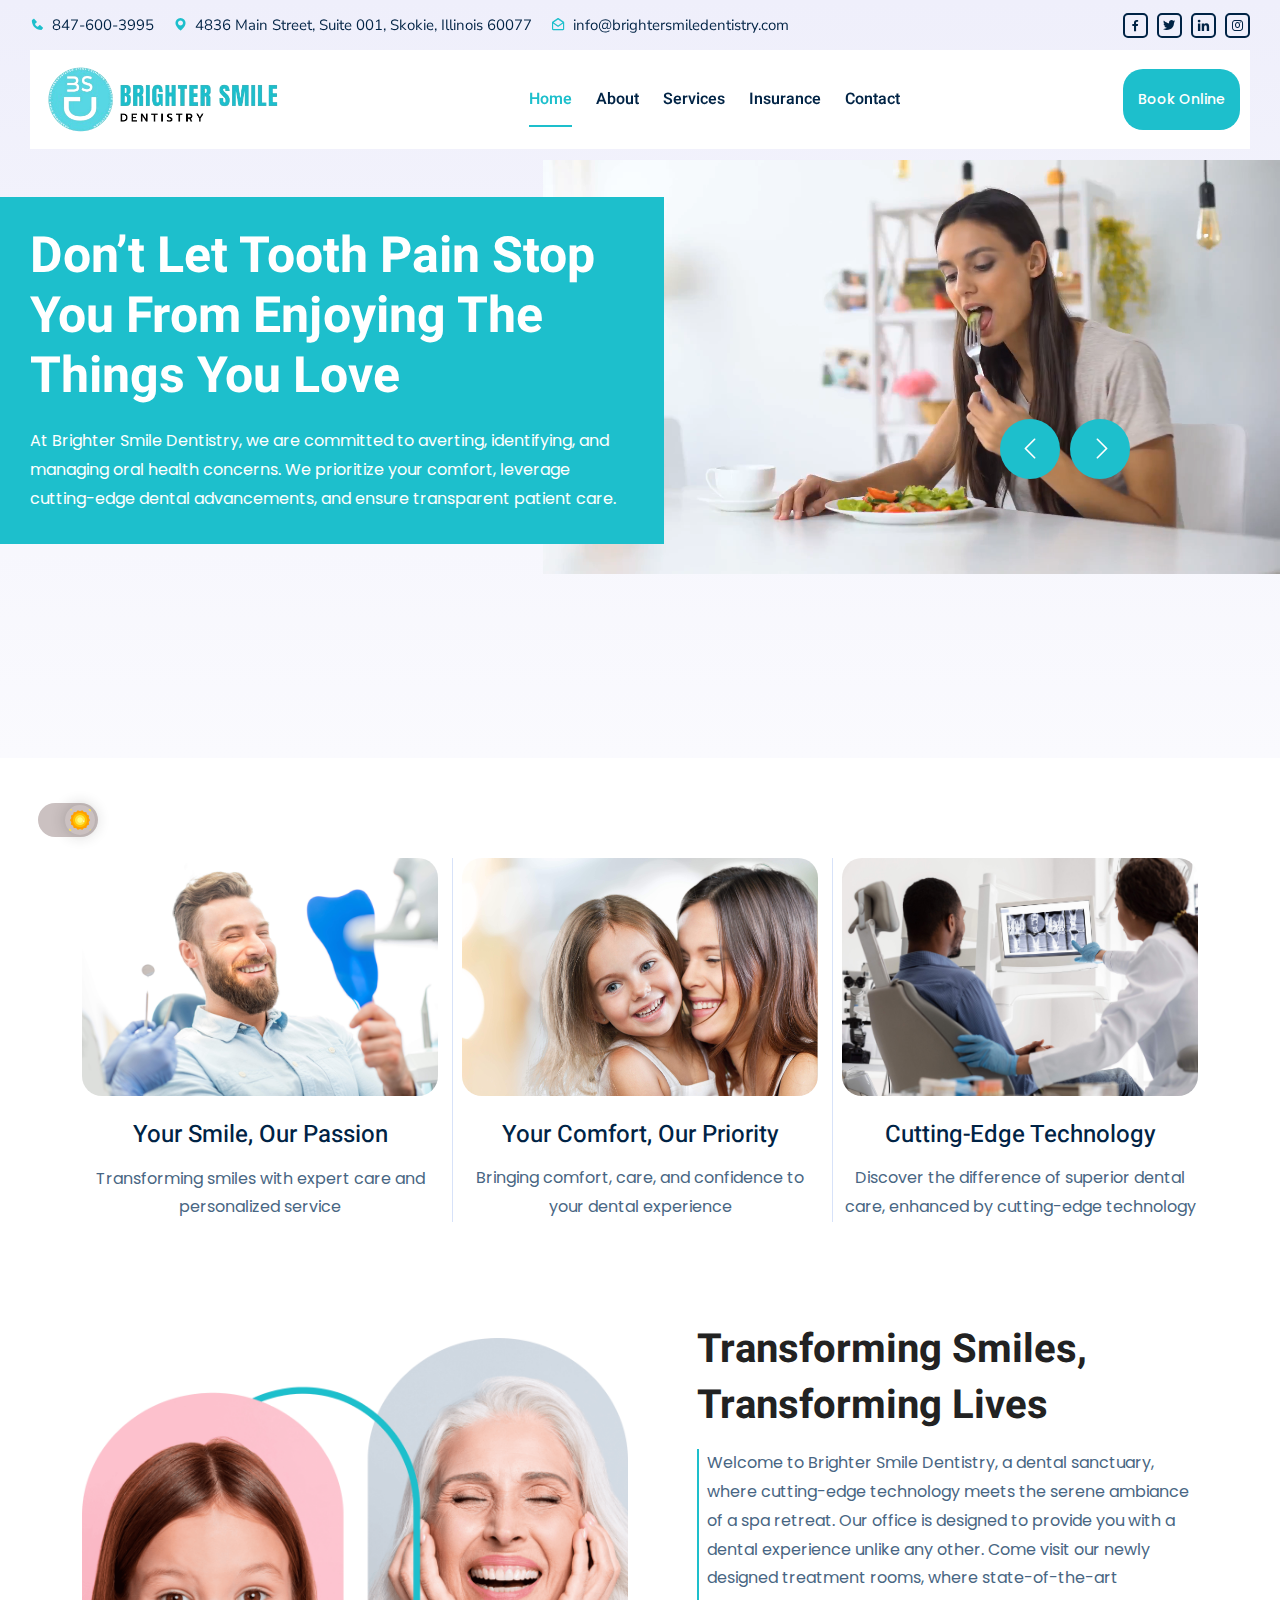
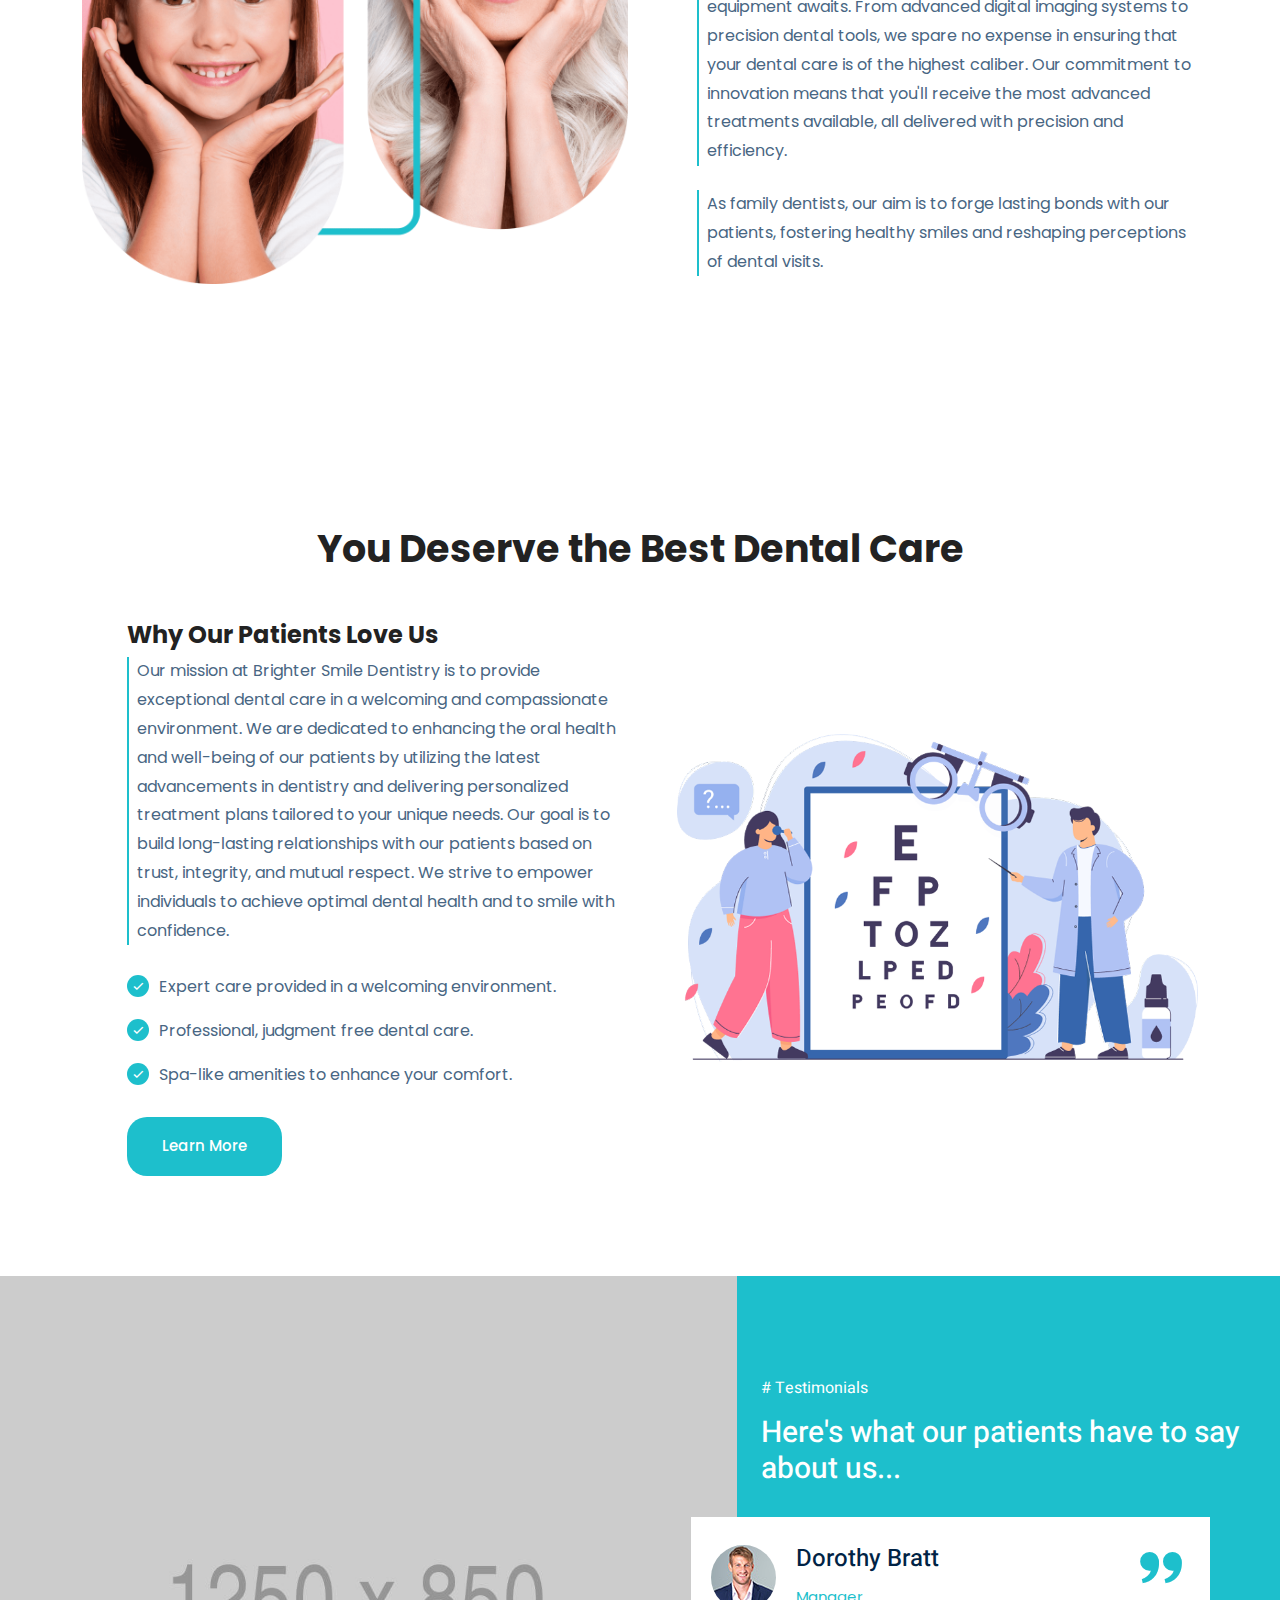
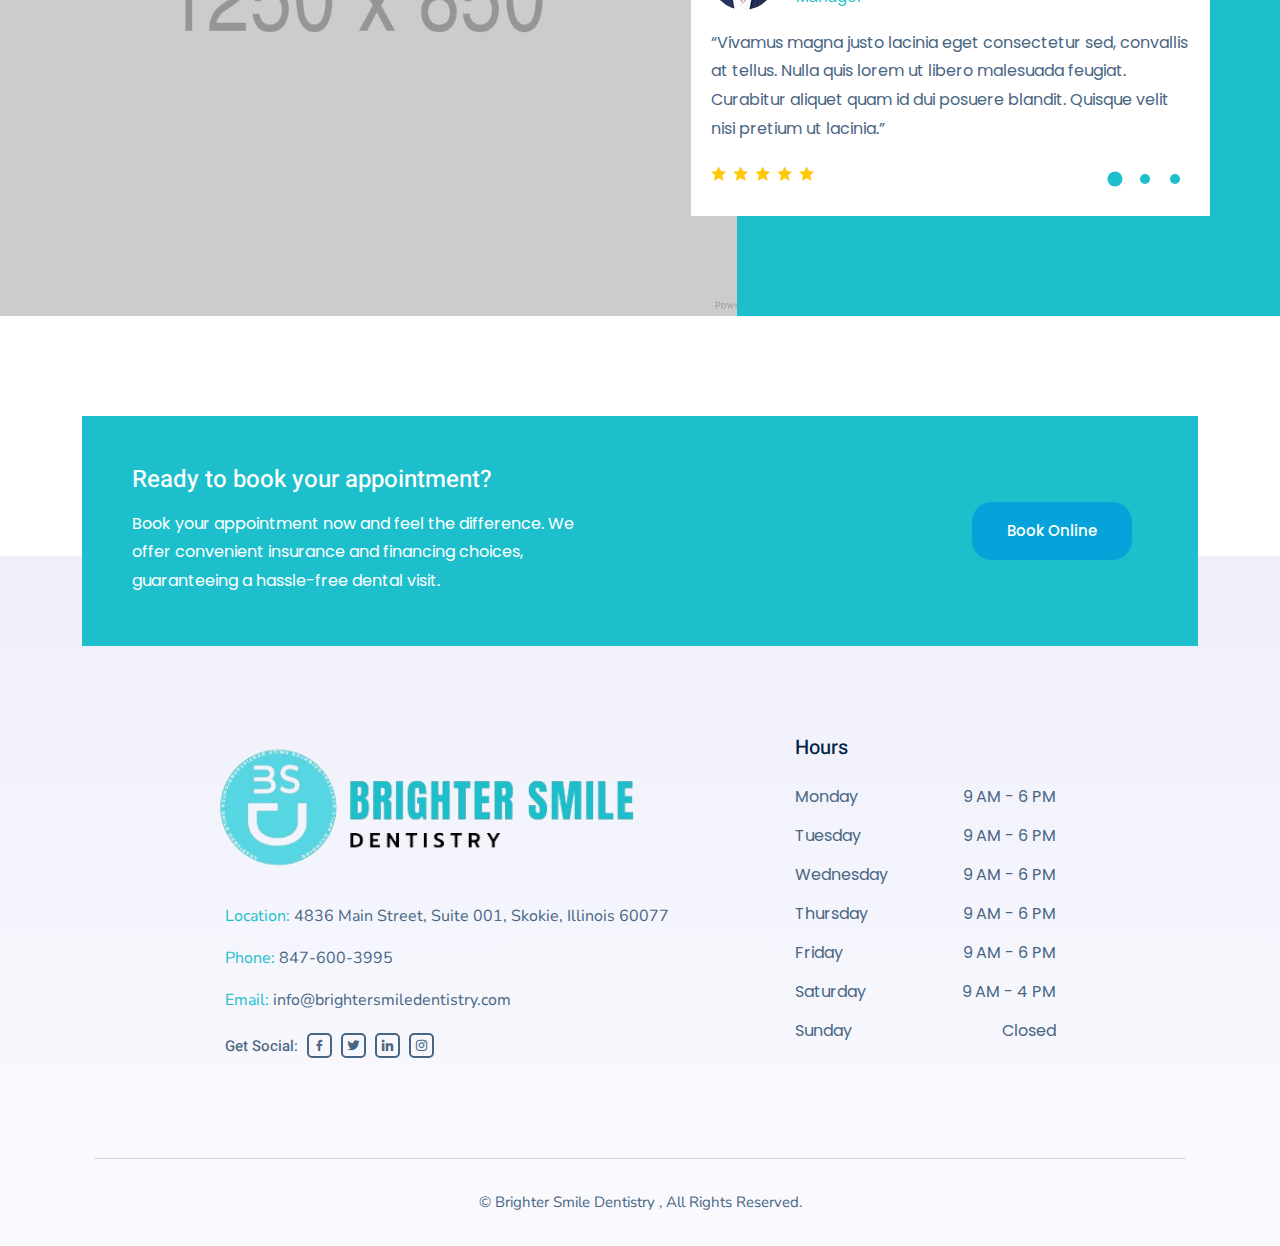
==== index.html @ c62302e6 "Maaz 23-03-2024" ====
<!doctype html>
<html lang="zxx">
    <head>
        <!-- Required meta tags -->
        <meta charset="utf-8">
        <meta name="viewport" content="width=device-width, initial-scale=1, shrink-to-fit=no">
        <!-- Bootstrap CSS --> 
        <link rel="stylesheet" href="assets/css/bootstrap.min.css">
        <!-- Animate CSS --> 
        <link rel="stylesheet" href="assets/css/animate.min.css">
        <!-- Mean menu CSS -->
        <link rel="stylesheet" href="assets/css/meanmenu.css">
        <!-- Box icons CSS -->
        <link rel="stylesheet" href="assets/css/boxicons.min.css">
        <!-- Flat icon CSS -->
        <link rel="stylesheet" href="assets/css/flaticon.css">
        <!-- Flat icon Two CSS -->
        <link rel="stylesheet" href="assets/css/flaticon-two.css">
        <!-- Odometer CSS -->
        <link rel="stylesheet" href="assets/css/odometer.min.css">
        <!-- Nice Select CSS -->
        <link rel="stylesheet" href="assets/css/nice-select.min.css">
        <!-- Carousel CSS -->
        <link rel="stylesheet" href="assets/css/owl.carousel.min.css">
        <!-- Carousel Default CSS -->
        <link rel="stylesheet" href="assets/css/owl.theme.default.min.css">
        <!-- Popup CSS -->
        <link rel="stylesheet" href="assets/css/magnific-popup.min.css">
        <!-- Style CSS -->
        <link rel="stylesheet" href="assets/css/style.css">
        <!-- Dark CSS -->
        <link rel="stylesheet" href="assets/css/dark.css">
        <!-- Responsive CSS -->
		<link rel="stylesheet" href="assets/css/responsive.css">
		
		<title>Brighter Smile Dentistry</title>

        <link rel="icon" type="image/png" href="assets/images/favicon.png">
    </head>

    <body>

        <!-- Start Preloader Area -->
        <!-- <div class="preloader">
            <div class="loader">
                <div class="sbl-half-circle-spin"></div>
            </div>
        </div> -->
        <!-- End Preloader Area -->
        
        <!-- Start Header Area -->
        <header class="header-area grin-care-header">
            <!-- Start Top Area -->
            <div class="top-area">
                <div class="container-fluid">
                    <div class="row align-items-center">
                        <div class="col-lg-8 col-md-12">
                            <ul class="top-information-wrap">
                                <li>
                                    <i class='bx bxs-phone'></i>
                                    <a href="tel:+18476003995">847-600-3995</a>
                                </li>

                                <li>
                                    <i class='bx bxs-map'></i>
                                    4836 Main Street, Suite 001, Skokie, Illinois 60077
                                </li>

                                <li>
                                    <i class='bx bx-envelope-open'></i>
                                    <a href="mailto:info@brightersmiledentistry.com">info@brightersmiledentistry.com</a>
                                </li>
                            </ul>
                        </div>

                        <div class="col-lg-4 col-md-12">
                            <ul class="top-optional-wrap">
                                <li>
                                    <a href="https://www.facebook.com/" target="_blank">
                                        <i class='bx bxl-facebook'></i>
                                    </a>
                                </li>
                                <li>
                                    <a href="https://twitter.com/?lang=en" target="_blank">
                                        <i class='bx bxl-twitter'></i>
                                    </a>
                                </li>
                                <li>
                                    <a href="https://www.linkedin.com/" target="_blank">
                                        <i class='bx bxl-linkedin'></i>
                                    </a>
                                </li>
                                <li>
                                    <a href="https://www.instagram.com/" target="_blank">
                                        <i class='bx bxl-instagram'></i>
                                    </a>
                                </li>
                            </ul>
                        </div>
                    </div>
                </div>
            </div>
            <!-- End Top Area -->

            <!-- Start Navbar Area --> 
            <div class="navbar-area grin-care-navbar">
                <div class="main-responsive-nav">
                    <div class="container">
                        <div class="main-responsive-menu">
                            <div class="logo">
                                <a href="index.html">
                                    <img src="assets/images/mylogo.png" style="width: 250px;" alt="logo">
                                </a>
                            </div>
                        </div>
                    </div>
                </div>

                <div class="main-navbar">
                    <div class="container-fluid">
                        <nav class="navbar navbar-expand-md navbar-light">
                            <a class="navbar-brand" href="index.html">
                                <img src="assets/images/mylogo.png" width="250" alt="">
                            </a>

                            <div class="collapse navbar-collapse mean-menu" id="navbarSupportedContent">
                                <ul class="navbar-nav m-auto">
                                    <li class="nav-item">
                                        <a href="index.html" class="nav-link active">
                                            Home 
                                        </a>
                                    </li>

                                    <li class="nav-item">
                                        <a href="about-us.html" class="nav-link">About</a>
                                    </li>

                                    <li class="nav-item">
                                        <a href="services.html" class="nav-link">
                                            Services
                                        </a>
                                    </li>

                                    <li class="nav-item">
                                        <a href="insurance_and_financing.html" class="nav-link">
                                            Insurance
                                        </a>
                                    </li>

        
                                    <li class="nav-item">
                                        <a href="contact-us.html" class="nav-link">Contact</a>
                                    </li>
                                </ul>

                                <div class="others-options d-flex align-items-center">

                                    <div class="option-item">
                                        <div class="navbar-btn">
                                            <a href="https://app.nexhealth.com/appt/brighter-smile-dentistry" class="default-btn">Book Online</a>
                                        </div>
                                    </div>
                                </div>
                            </div>
                        </nav>
                    </div>
                </div>

                <div class="others-option-for-responsive">
                    <div class="container">
                        
                        <div class="container">
                            <div class="option-inner">
                                <div class="others-options d-flex align-items-center">
                        
                                    <div class="option-item">
                                        <div class="navbar-btn">
                                            <a href="https://app.nexhealth.com/appt/brighter-smile-dentistry" class="default-btn">Book Appointment</a>
                                        </div>
                                    </div>
                                </div>
                            </div>
                        </div>
                    </div>
                </div>
            </div>
            <!-- End Navbar Area -->
        </header>
        <!-- Start Header Area -->
        
        
        <!-- Start Eye Care Banner Area -->
        <div class="eye-care-banner-area">
            <div class="eye-care-slider owl-carousel owl-theme">
                <div class="container-fluid">
                    <div class="row align-items-center">
                        <div class="col-lg-5 col-md-12">
                            <div class="eye-care-banner-content">
                                <h1 class="wow animate__animated animate__fadeInLeft" data-wow-delay="0.5s">Don’t Let Tooth Pain Stop You From Enjoying The Things You Love</h1>
                                <p class="wow animate__animated animate__fadeInLeft" data-wow-delay="0.5s">At Brighter Smile Dentistry, we are committed to averting, identifying, and managing oral health
                                    concerns. We prioritize your comfort, leverage cutting-edge dental advancements, and ensure
                                    transparent patient care.</p>
                            </div>
                        </div>
    
                        <div class="col-lg-7 col-md-12">
                            <div class="eye-care-banner-image">
                                <div class="video-wrap">
                                    <video src="assets/videos/hero-video-1.mp4" id="herovideo1" muted></video>
                                    <video src="assets/videos/hero-video-2.mp4" id="herovideo2" muted></video>
                                </div>
                                <!-- <img src="assets/images/banners/home_banner_2.jpg" alt="image"> -->
                            </div>
                        </div>
                    </div>
                </div>
                <div class="container-fluid">
                    <div class="row align-items-center">
                        <div class="col-lg-5 col-md-12">
                            <div class="eye-care-banner-content">
                                <h1 class="wow animate__animated animate__fadeInLeft" data-wow-delay="0.5s">Your Journey to a Radiant Smile Starts Here</h1>
                                <p class="wow animate__animated animate__fadeInLeft" data-wow-delay="0.5s">At Brighter Smile Dentistry , you'll encounter inclusive and compassionate dental services that
                                    are unparalleled and cost-effective</p>
                            </div>
                        </div>
    
                        <div class="col-lg-7 col-md-12">
                            <div class="eye-care-banner-image">
                                <img src="assets/images/banners/home_banner_2.jpg" alt="image">
                            </div>
                        </div>
                    </div>
                </div>
            </div>
        </div>
        <!-- End Eye Care Banner Area -->

        <!-- Start Eye Care Features Area -->
        <div class="eye-care-features-area pt-100 pb-75">
            <div class="container">
                <div class="row justify-content-center">
                    <div class="col-lg-4 col-sm-6">
                        <div class="eye-care-features-card">
                            <div class="features-image">
                                <img src="assets/images/img1.jpg" style="border-radius: 20px;" alt="image">
                            </div>
                            <div class="features-content">
                                <h3>
                                    <a href="#">Your Smile, Our Passion</a>
                                </h3>
                                <p>Transforming smiles with expert care and personalized service</p>
                            </div>
                        </div>
                    </div>
                    <div class="col-lg-4 col-sm-6">
                        <div class="eye-care-features-card">
                            <div class="features-image">
                                <img src="assets/images/img2.jpg" style="border-radius: 20px;" alt="image">
                            </div>
                            <div class="features-content">
                                <h3>
                                    <a href="#">Your Comfort, Our Priority</a>
                                </h3>
                                <p>Bringing comfort, care, and confidence to your dental experience</p>
                            </div>
                        </div>
                    </div>
                    <div class="col-lg-4 col-sm-6">
                        <div class="eye-care-features-card">
                            <div class="features-image">
                                <img src="assets/images/img3.jpg" style="border-radius: 20px;"  alt="image">
                            </div>
                            <div class="features-content">
                                <h3>
                                    <a href="#">Cutting-Edge Technology</a>
                                </h3>
                                <p>Discover the difference of superior dental care, enhanced by cutting-edge technology</p>
                            </div>
                        </div>
                    </div>
                </div>
            </div>
        </div>
        <!-- End Eye Care Features Area -->

        <!-- Start Eye Care About Area -->
        <div class="eye-care-about-area pb-100">
            <div class="container">
                <div class="row align-items-center">
                    <div class="col-lg-6 col-md-12">
                        <div class="eye-care-about-image">
                            <img src="assets/images/about_img.png" alt="image">
                        </div>
                    </div>

                    <div class="col-lg-6 col-md-12">
                        <div class="eye-care-about-content">
                            <h3>Transforming Smiles, Transforming Lives</h3>
                            <p>Welcome to Brighter Smile Dentistry, a
                                dental sanctuary, where cutting-edge technology meets the serene ambiance of a spa retreat. Our office
                                is designed to provide you with a dental experience unlike any other. Come visit our newly designed
                                treatment rooms, where state-of-the-art equipment awaits. From advanced digital imaging systems to
                                precision dental tools, we spare no expense in ensuring that your dental care is of the highest caliber.
                                Our commitment to innovation means that you'll receive the most advanced treatments available, all
                                delivered with precision and efficiency.</p><br>
                            <p>As family dentists, our aim is to forge lasting bonds
                                with our patients, fostering healthy smiles and reshaping perceptions of dental visits.</p><br>
                        </div>
                    </div>
                </div>
            </div>
        </div>
        <!-- End Eye Care About Area -->

        <!-- Start Eye Care Services Area -->
        <!-- <div class="eye-care-services-area pt-100 pb-100">
            <div class="container">
                <div class="section-title">
                    <h2>Dental Services in a Calm and
                        Professional Setting</h2>
                </div>

                <div class="eye-care-services-slides owl-carousel owl-theme">
                    <div class="eye-care-services-card">
                        <div class="icon">
                            <i class="flaticon-glaucoma"></i>
                        </div>
                        <h3>
                            <a href="services-details.html">Preventative Dentistry</a>
                        </h3>
                        <p>Prioritizing regular dental checkups and cleanings lays the groundwork for excellent oral health. By doing so, you can steer clear of potential issues like cavities and gum disease, ultimately saving yourself from costly complications.</p>
                        <a href="services-details.html" class="default-btn">Learn More</a>

                        <div class="number">1</div>
                    </div>
                    <div class="eye-care-services-card">
                        <div class="icon">
                            <i class="flaticon-cataract"></i>
                        </div>
                        <h3>
                            <a href="services-details.html">Restorative Dentistry</a>
                        </h3>
                        <p>Life can take a toll on your teeth, but treatments like fillings or dental
                            implants work to rejuvenate not just your oral well-being but also your self-confidence.</p>
                        <a href="services-details.html" class="default-btn">Learn More</a>
                        
                        <div class="number">2</div>
                    </div>
                    <div class="eye-care-services-card">
                        <div class="icon">
                            <i class="flaticon-glaucoma"></i>
                        </div>
                        <h3>
                            <a href="services-details.html">Dental Emergencies</a>
                        </h3>
                        <p>Experiencing a dental emergency can be distressing, but Brighter Smile
                            Dentistry is committed to offering prompt and empathetic care during your time of need.</p>
                        <a href="services-details.html" class="default-btn">Learn More</a>
                        
                        <div class="number">3</div>
                    </div>
                    <div class="eye-care-services-card">
                        <div class="icon">
                            <i class="flaticon-glaucoma"></i>
                        </div>
                        <h3>
                            <a href="services-details.html">Orthodontics</a>
                        </h3>
                        <p>Orthodontics is a specialized branch of dentistry focused on correcting
                            irregularities in the alignment of teeth and jaws. Orthodontic treatments aim to improve both the
                            function and aesthetics of the smile by realigning teeth, improving bite patterns, and enhancing overall
                            oral health. Orthodontists utilize various techniques and appliances to achieve these goals, including
                            braces, clear aligners (such as Invisalign), retainers, and other orthodontic devices.</p>
                        <a href="services-details.html" class="default-btn">Learn More</a>

                        <div class="number">4</div>
                    </div>
                    <div class="eye-care-services-card">
                        <div class="icon">
                            <i class="flaticon-cataract"></i>
                        </div>
                        <h3>
                            <a href="services-details.html">Cosmetic Dentistry</a>
                        </h3>
                        <p>Achieving your ideal smile is only a consultation away. Our cosmetic dentistry
                            offerings aim to augment the innate beauty of your smile and elevate your self-confidence.</p>
                        <a href="services-details.html" class="default-btn">Learn More</a>
                        
                        <div class="number">5</div>
                    </div>
                </div>

                <div class="eye-care-all-services-link">
                    <a href="services.html">Click Here To See All Our Services</a>
                </div>
            </div>
        </div> -->
        <!-- End Eye Care Services Area -->
        
        <!-- Start Eye Care Solutions Area -->
        <div class="eye-care-solutions-area ptb-100">
            <div class="container">
                <div class="section-title">
                    <h2>You Deserve the Best Dental Care</h2>
                </div>

                <div class="row align-items-center">
                    <div class="col-lg-6 col-md-12">
                        <div class="eye-care-about-content">
                            <h4>Why Our Patients Love Us</h4>
                            <p>Our mission at Brighter Smile Dentistry is to provide exceptional
                                dental care in a welcoming and compassionate environment. We are dedicated to enhancing the oral
                                health and well-being of our patients by utilizing the latest advancements in dentistry and delivering
                                personalized treatment plans tailored to your unique needs. Our goal is to build long-lasting
                                relationships with our patients based on trust, integrity, and mutual respect. We strive to empower
                                individuals to achieve optimal dental health and to smile with confidence. </p>
                            <ul class="list">
                                <li><i class='bx bx-check'></i> Expert care provided in a welcoming environment.</li>
                                <li><i class='bx bx-check'></i> Professional, judgment free dental care.</li>
                                <li><i class='bx bx-check'></i> Spa-like amenities to enhance your comfort. </li>
                            </ul>
                            <div class="about-btn">
                                <a href="about-us.html" class="default-btn">Learn More</a>
                            </div>
                        </div>
                    </div>
                    <div class="col-lg-6 col-md-12">
                        <div class="eye-care-solutions-image">
                            <img src="assets/images/eye-care/solutions/solutions.png" alt="image">
                        </div>
                    </div>
                </div>
            </div>
        </div>
        <!-- End Eye Care Solutions Area -->
        

        <!-- Start Eye Care Testimonials Area -->
        <div class="eye-care-testimonials-area" style="margin-bottom: 100px;">
            <div class="container-fluid">
                <div class="row">
                    <div class="col-lg-7 col-md-12">
                        <div class="eye-care-testimonials-image"></div>
                    </div>
                    <div class="col-lg-5 col-md-12">
                        <div class="eye-care-testimonials-content-box">
                            <div class="content">
                                <span># Testimonials</span>
                                <h3>Here's what our patients have to say about us...</h3>
                            </div>

                            <div class="eye-care-review-slides owl-carousel owl-theme">
                                <div class="eye-care-review-card">
                                    <div class="review-info">
                                        <img src="assets/images/eye-care/testimonials/image-1.jpg" class="rounded-circle" alt="image">
                                        <h3>Dorothy Bratt</h3>
                                        <span>Manager</span>
                                    </div>
                                    <p>“Vivamus magna justo lacinia eget consectetur sed, convallis at tellus. Nulla quis lorem ut libero malesuada feugiat. Curabitur aliquet quam id dui posuere blandit. Quisque velit nisi pretium ut lacinia.”</p>
                                    <ul class="rating">
                                        <li><i class='bx bxs-star'></i></li>
                                        <li><i class='bx bxs-star'></i></li>
                                        <li><i class='bx bxs-star'></i></li>
                                        <li><i class='bx bxs-star'></i></li>
                                        <li><i class='bx bxs-star'></i></li>
                                    </ul>
                                    <div class="icon-quote">
                                        <i class='bx bxs-quote-alt-right' ></i>
                                    </div>
                                </div>
                                <div class="eye-care-review-card">
                                    <div class="review-info">
                                        <img src="assets/images/eye-care/testimonials/image-2.jpg" class="rounded-circle" alt="image">
                                        <h3>Dorothy Bratt</h3>
                                        <span>Manager</span>
                                    </div>
                                    <p>“Vivamus magna justo lacinia eget consectetur sed, convallis at tellus. Nulla quis lorem ut libero malesuada feugiat. Curabitur aliquet quam id dui posuere blandit. Quisque velit nisi pretium ut lacinia.”</p>
                                    <ul class="rating">
                                        <li><i class='bx bxs-star'></i></li>
                                        <li><i class='bx bxs-star'></i></li>
                                        <li><i class='bx bxs-star'></i></li>
                                        <li><i class='bx bxs-star'></i></li>
                                        <li><i class='bx bxs-star'></i></li>
                                    </ul>
                                    <div class="icon-quote">
                                        <i class='bx bxs-quote-alt-right' ></i>
                                    </div>
                                </div>
                                <div class="eye-care-review-card">
                                    <div class="review-info">
                                        <img src="assets/images/eye-care/testimonials/image-3.jpg" class="rounded-circle" alt="image">
                                        <h3>Dorothy Bratt</h3>
                                        <span>Manager</span>
                                    </div>
                                    <p>“Vivamus magna justo lacinia eget consectetur sed, convallis at tellus. Nulla quis lorem ut libero malesuada feugiat. Curabitur aliquet quam id dui posuere blandit. Quisque velit nisi pretium ut lacinia.”</p>
                                    <ul class="rating">
                                        <li><i class='bx bxs-star'></i></li>
                                        <li><i class='bx bxs-star'></i></li>
                                        <li><i class='bx bxs-star'></i></li>
                                        <li><i class='bx bxs-star'></i></li>
                                        <li><i class='bx bxs-star'></i></li>
                                    </ul>
                                    <div class="icon-quote">
                                        <i class='bx bxs-quote-alt-right' ></i>
                                    </div>
                                </div>
                            </div>
                        </div>
                    </div>
                </div>
            </div>
        </div>
        <!-- End Eye Care Testimonials Area -->


        <!-- Start Newsletter Area -->
        <div class="newsletter-area">
            <div class="container">
                <div class="newsletter-inner-box">
                    <div class="row align-items-center justify-content-between">
                        <div class="col-lg-6">
                            <div class="newsletter-content">
                                <h3>Ready to book your appointment?</h3>
                                <p>Book your appointment now and feel the difference.
                                    We offer convenient insurance and financing choices, guaranteeing a hassle-free dental visit.</p>
                            </div>
                        </div>

                        <div class="col-lg-6 text-end">
                            <div class="prefooter-btn me-3">
                                <a href="https://app.nexhealth.com/appt/brighter-smile-dentistry" class="default-btn">Book Online</a>
                            </div>
                        </div>
                    </div>
                </div>
            </div>
        </div>
        <!-- End Newsletter Area -->

        <!-- Start Eye Care Footer Area -->
        <div class="eye-care-footer-area">
            <div class="container">
                <div class="row justify-content-center">
                    <div class="col-lg-6 col-sm-6">
                        <div class="eye-care-footer-widget">
                            <h2>
                                <a href="index-5.html">
                                    <img src="assets/images/mylogo.png" class="img-fluid" style="margin-left:-20px;" alt="">
                                </a>
                            </h2>
                            <ul class="info-list">
                                <li><span>Location: </span>4836 Main Street, Suite 001, Skokie, Illinois 60077</li>
                                <li><span>Phone: </span> <a href="tel:+18476003995">847-600-3995</a></li>
                                <li><span>Email: </span> <a href="mailto:info@brightersmiledentistry.com">info@brightersmiledentistry.com</a></li>
                            </ul>
                            <ul class="share-link">
                                <li>
                                    <span>Get Social:</span>
                                </li>
                                <li>
                                    <a href="https://www.facebook.com/" target="_blank"><i class='bx bxl-facebook'></i></a>
                                </li>
                                <li>
                                    <a href="https://twitter.com/?lang=en" target="_blank"><i class='bx bxl-twitter'></i></a>
                                </li>
                                <li>
                                    <a href="https://www.linkedin.com/" target="_blank"><i class='bx bxl-linkedin'></i></a>
                                </li>
                                <li>
                                    <a href="https://www.instagram.com/" target="_blank"><i class='bx bxl-instagram'></i></a>
                                </li>
                            </ul>
                        </div>
                    </div>
                    <!-- <div class="col-lg-3 col-sm-6">
                        <div class="eye-care-footer-widget">
                            <h3>Useful Links</h3>

                            <ul class="quick-links">
                                <li><i class='bx bxs-chevrons-right'></i> <a href="about-us.html">About Us</a></li>
                                <li><i class='bx bxs-chevrons-right'></i> <a href="services.html">Our Services</a></li>
                                <li><i class='bx bxs-chevrons-right'></i> <a target="_blank" href="https://app.nexhealth.com/appt/brighter-smile-dentistry">Appointment</a></li>
                                <li><i class='bx bxs-chevrons-right'></i> <a href="privacy-policy.html">Privacy Policy</a></li>
                                <li><i class='bx bxs-chevrons-right'></i> <a href="contact-us.html">Contact Us</a></li>
                            </ul>
                        </div>
                    </div>
                    <div class="col-lg-3 col-sm-6">
                        <div class="eye-care-footer-widget">
                            <h3>Our Services</h3>

                            <ul class="quick-links">
                                <li><i class='bx bxs-chevrons-right'></i> <a href="services-details.html">Skin Care</a></li>
                                <li><i class='bx bxs-chevrons-right'></i> <a href="services-details.html">Needle Mesotherapy</a></li>
                                <li><i class='bx bxs-chevrons-right'></i> <a href="services-details.html">Laser Treatments</a></li>
                                <li><i class='bx bxs-chevrons-right'></i> <a href="services-details.html">Skin Resurfacing</a></li>
                                <li><i class='bx bxs-chevrons-right'></i> <a href="services-details.html">Plastic Surgery</a></li>
                            </ul>
                        </div>
                    </div> -->
                    <div class="col-lg-3 col-sm-6">
                        <div class="eye-care-footer-widget">
                            <h3>Hours</h3>
                            
                            <ul class="hours-list">
                                <li class="d-flex justify-content-between align-items-center">
                                    <span>Monday</span>
                                    <span>9 AM - 6 PM</span>
                                </li>
                                <li class="d-flex justify-content-between align-items-center">
                                    <span>Tuesday</span>
                                    <span>9 AM - 6 PM</span>
                                </li>
                                <li class="d-flex justify-content-between align-items-center">
                                    <span>Wednesday</span>
                                    <span>9 AM - 6 PM</span>
                                </li>
                                <li class="d-flex justify-content-between align-items-center">
                                    <span>Thursday</span>
                                    <span>9 AM - 6 PM</span>
                                </li>
                                <li class="d-flex justify-content-between align-items-center">
                                    <span>Friday</span>
                                    <span>9 AM - 6 PM</span>
                                </li>
                                <li class="d-flex justify-content-between align-items-center">
                                    <span>Saturday</span>
                                    <span>9 AM - 4 PM</span>
                                </li>
                                <li class="d-flex justify-content-between align-items-center">
                                    <span>Sunday</span>
                                    <span>Closed</span>
                                </li>
                            </ul>
                        </div>
                    </div>
                </div>

                <div class="eye-care-copyright-area">
                    <div class="container">
                        <div class="copyright-area-content">
                            <p>
                                © Brighter Smile Dentistry , All Rights Reserved.
                            </p>
                        </div>
                    </div>
                </div>
            </div>
        </div>
        <!-- End Eye Care Footer Area -->

        <!-- Start Go Top Area -->
        <div class="go-top">
            <i class='bx bx-up-arrow-alt'></i>
        </div>
        <!-- End Go Top Area -->
        <script>
            // JavaScript to play videos one by one
            var video1 = document.getElementById("herovideo1");
            var video2 = document.getElementById("herovideo2");
          
            video2.style.display = 'none';

            video1.addEventListener('ended', function() {
            this.style.display = 'none';
            video2.style.display = 'block';
            video2.play();
            });

            video2.addEventListener('ended', function() {
            this.style.display = 'none';
            video1.style.display = 'block';
            video1.play();
            });

            // Autoplay the first video
            video1.play();
          </script>

        <!-- Jquery Slim JS -->
        <script src="assets/js/jquery.min.js"></script>
        <!-- Bootstrap JS -->
        <script src="assets/js/bootstrap.bundle.min.js"></script>
        <!-- Meanmenu JS -->
        <script src="assets/js/jquery.meanmenu.js"></script>
        <!-- Owl Carousel JS -->
        <script src="assets/js/owl.carousel.min.js"></script>
        <!-- Jquery Appear JS -->
        <script src="assets/js/jquery.appear.js"></script>
        <!-- Odometer JS -->
        <script src="assets/js/odometer.min.js"></script>
        <!-- Nice Select JS -->
        <script src="assets/js/nice-select.min.js"></script>
        <!-- Popup JS -->
        <script src="assets/js/jquery.magnific-popup.min.js"></script>
        <!-- Ajaxchimp JS -->
		<script src="assets/js/jquery.ajaxchimp.min.js"></script>
		<!-- Form Validator JS -->
		<script src="assets/js/form-validator.min.js"></script>
		<!-- Contact JS -->
        <script src="assets/js/contact-form-script.js"></script>
        <!-- Wow JS -->
        <script src="assets/js/wow.min.js"></script>
        <!-- Custom JS -->
        <script src="assets/js/main.js"></script>
        
    </body>
</html>
---- assets/css/meanmenu.css ----
.mean-container .mean-bar {
	float: left;
	width: 100%;
	position: absolute;
	background: transparent;
	padding: 20px 0 0;
	z-index: 999;
	border-bottom: 1px solid rgba(0, 0, 0, 0.03);
	height: 55px;
}
.mean-container a.meanmenu-reveal {
	width: 35px;
	height: 30px;
	padding: 12px 15px 0 0;
	position: absolute;
	right: 0;
	cursor: pointer;
	color: #ffffff;
	text-decoration: none;
	font-size: 16px;
	text-indent: -9999em;
	line-height: 22px;
	font-size: 1px;
	display: block;
	font-weight: 700;
}
.mean-container a.meanmenu-reveal span {
	display: block;
	background: #ffffff;
	height: 4px;
    margin-top: 3px;
    border-radius: 3px;
}
.mean-container .mean-nav {
	float: left;
	width: 100%;
	background: #ffffff;
	margin-top: 55px;
}
.mean-container .mean-nav ul {
	padding: 0;
	margin: 0;
	width: 100%;
	border: none;
	list-style-type: none;
}
.mean-container .mean-nav ul li {
	position: relative;
	float: left;
	width: 100%;
}
.mean-container .mean-nav ul li a {
	display: block;
	float: left;
	width: 90%;
	padding: 1em 5%;
	margin: 0;
	text-align: left;
	color: #677294;
	border-top: 1px solid #DBEEFD;
	text-decoration: none;
}
.mean-container .mean-nav ul li a.active {
	color: #000000;
}
.mean-container .mean-nav ul li li a {
	width: 80%;
	padding: 1em 10%;
	color: #677294;
	border-top: 1px solid #DBEEFD;
	opacity: 1;
	filter: alpha(opacity=75);
	text-shadow: none !important;
	visibility: visible;
	text-transform: none;
	font-size: 14px;
}
.mean-container .mean-nav ul li.mean-last a {
	border-bottom: none;
	margin-bottom: 0;
}
.mean-container .mean-nav ul li li li a {
	width: 70%;
	padding: 1em 15%;
}
.mean-container .mean-nav ul li li li li a {
	width: 60%;
	padding: 1em 20%;
}
.mean-container .mean-nav ul li li li li li a {
	width: 50%;
	padding: 1em 25%;
}
.mean-container .mean-nav ul li a:hover {
	background: #252525;
	background: rgba(255,255,255,0.1);
}
.mean-container .mean-nav ul li a.mean-expand {
	margin-top: 3px;
	width: 100%;
	height: 24px;
	padding: 12px !important;
	text-align: right ;
	position: absolute;
	right: 0;
	top: 0;
	z-index: 2;
	font-weight: 700;
	background: transparent;
	border: none !important;
}
.mean-container .mean-push {
	float: left;
	width: 100%;
	padding: 0;
	margin: 0;
	clear: both;
}
.mean-nav .wrapper {
	width: 100%;
	padding: 0;
	margin: 0;
}
/* Fix for box sizing on Foundation Framework etc. */
.mean-container .mean-bar, .mean-container .mean-bar * {
	-webkit-box-sizing: content-box;
	-moz-box-sizing: content-box;
	box-sizing: content-box;
}
.mean-remove {
	display: none !important;
}
.mobile-nav {
    display: none;
}
.mobile-nav.mean-container .mean-nav ul li a.active {
    color: #FF2D55;
}
.main-nav {
    background: #000;
    position: absolute;
    top: 0;
    left: 0;
    padding-top: 15px;
    padding-bottom: 15px;
    width: 100%;
    z-index: 999;
    height: auto;
}
.mean-nav .dropdown-toggle::after {
	display: none;
}
.navbar-light .navbar-brand, .navbar-light .navbar-brand:hover {
    color: #fff;
    font-weight: bold;
    text-transform: uppercase;
    line-height: 1;
}
.main-nav nav ul {
    padding: 0;
    margin: 0;
    list-style-type: none;
}
.main-nav nav .navbar-nav .nav-item {
    position: relative;
    padding: 15px 0;
}
.main-nav nav .navbar-nav .nav-item a {
    font-weight: 500;
    font-size: 16px;
    text-transform: uppercase;
    color: #ffffff;
    padding-left: 0;
    padding-right: 0;
    padding-top: 0;
    padding-bottom: 0;
    margin-left: 15px;
    margin-right: 15px;
}
.main-nav nav .navbar-nav .nav-item a:hover, 
.main-nav nav .navbar-nav .nav-item a:focus, 
.main-nav nav .navbar-nav .nav-item a.active {
    color: #FF2D55;
}
.main-nav nav .navbar-nav .nav-item:hover a {
    color: #FF2D55;
}
.main-nav nav .navbar-nav .nav-item .dropdown-menu {
    -webkit-box-shadow: 0 0 30px 0 rgba(0, 0, 0, 0.05);
            box-shadow: 0 0 30px 0 rgba(0, 0, 0, 0.05);
    background: #0d1028;
    position: absolute;
    top: 80px;
    left: 0;
    width: 250px;
    z-index: 99;
    display: block;
    padding-top: 20px;
    padding-left: 5px;
    padding-right: 5px;
    padding-bottom: 20px;
    opacity: 0;
    visibility: hidden;
    -webkit-transition: all 0.3s ease-in-out;
    transition: all 0.3s ease-in-out;
}
.main-nav nav .navbar-nav .nav-item .dropdown-menu li {
    position: relative;
    padding: 0;
}
.main-nav nav .navbar-nav .nav-item .dropdown-menu li a {
    font-size: 15px;
    font-weight: 500;
    text-transform: capitalize;
    padding: 9px 15px;
    margin: 0;
    display: block;
    color: #ffffff;
}
.main-nav nav .navbar-nav .nav-item .dropdown-menu li a:hover, 
.main-nav nav .navbar-nav .nav-item .dropdown-menu li a:focus, 
.main-nav nav .navbar-nav .nav-item .dropdown-menu li a.active {
    color: #FF2D55;
}
.main-nav nav .navbar-nav .nav-item .dropdown-menu li .dropdown-menu {
    position: absolute;
    left: -100%;
    top: 0;
    opacity: 0 !important;
    visibility: hidden !important;
}
.main-nav nav .navbar-nav .nav-item .dropdown-menu li:hover .dropdown-menu {
    opacity: 1 !important;
    visibility: visible !important;
    top: -20px !important;
}
.main-nav nav .navbar-nav .nav-item .dropdown-menu li .dropdown-menu li .dropdown-menu {
    position: absolute;
    left: -100%;
    top: 0;
    opacity: 0 !important;
    visibility: hidden !important;
}
.main-nav nav .navbar-nav .nav-item .dropdown-menu li:hover .dropdown-menu li:hover .dropdown-menu {
    opacity: 1 !important;
    visibility: visible !important;
    top: -20px !important;
}
.main-nav nav .navbar-nav .nav-item .dropdown-menu li .dropdown-menu li a {
    color: #ffffff;
    text-transform: capitalize;
}
.main-nav nav .navbar-nav .nav-item .dropdown-menu li .dropdown-menu li a:hover, 
.main-nav nav .navbar-nav .nav-item .dropdown-menu li .dropdown-menu li a:focus, 
.main-nav nav .navbar-nav .nav-item .dropdown-menu li .dropdown-menu li a.active {
    color: #ffffff;
}
.main-nav nav .navbar-nav .nav-item:hover ul {
    opacity: 1;
    visibility: visible;
    top: 100%;
}
.main-nav nav .navbar-nav .nav-item:last-child .dropdown-menu {
    left: auto;
    right: 0;
}

/* Responsive Style */
@media only screen and (max-width: 991px) {
    .mobile-nav {
        display: block;
        position: relative;
    }
    .mobile-nav .logo {
		text-decoration: none;
        position: absolute;
        top: 11px;
        z-index: 999;
        left: 15px;
        color: #fff;
        font-weight: bold;
        text-transform: uppercase;
        font-size: 20px;
    }
    .mean-container .mean-bar {
        background-color: #ffffff;
        padding: 0;
    }
    .mean-container a.meanmenu-reveal {
        padding: 15px 15px 0 0;
    }
    .mobile-nav nav .navbar-nav {
        height: 300px;
        overflow-y: scroll;
    }
    .mobile-nav nav .navbar-nav .nav-item a i {
        display: none;
    }
    .main-nav {
        display: none !important;
    }
}
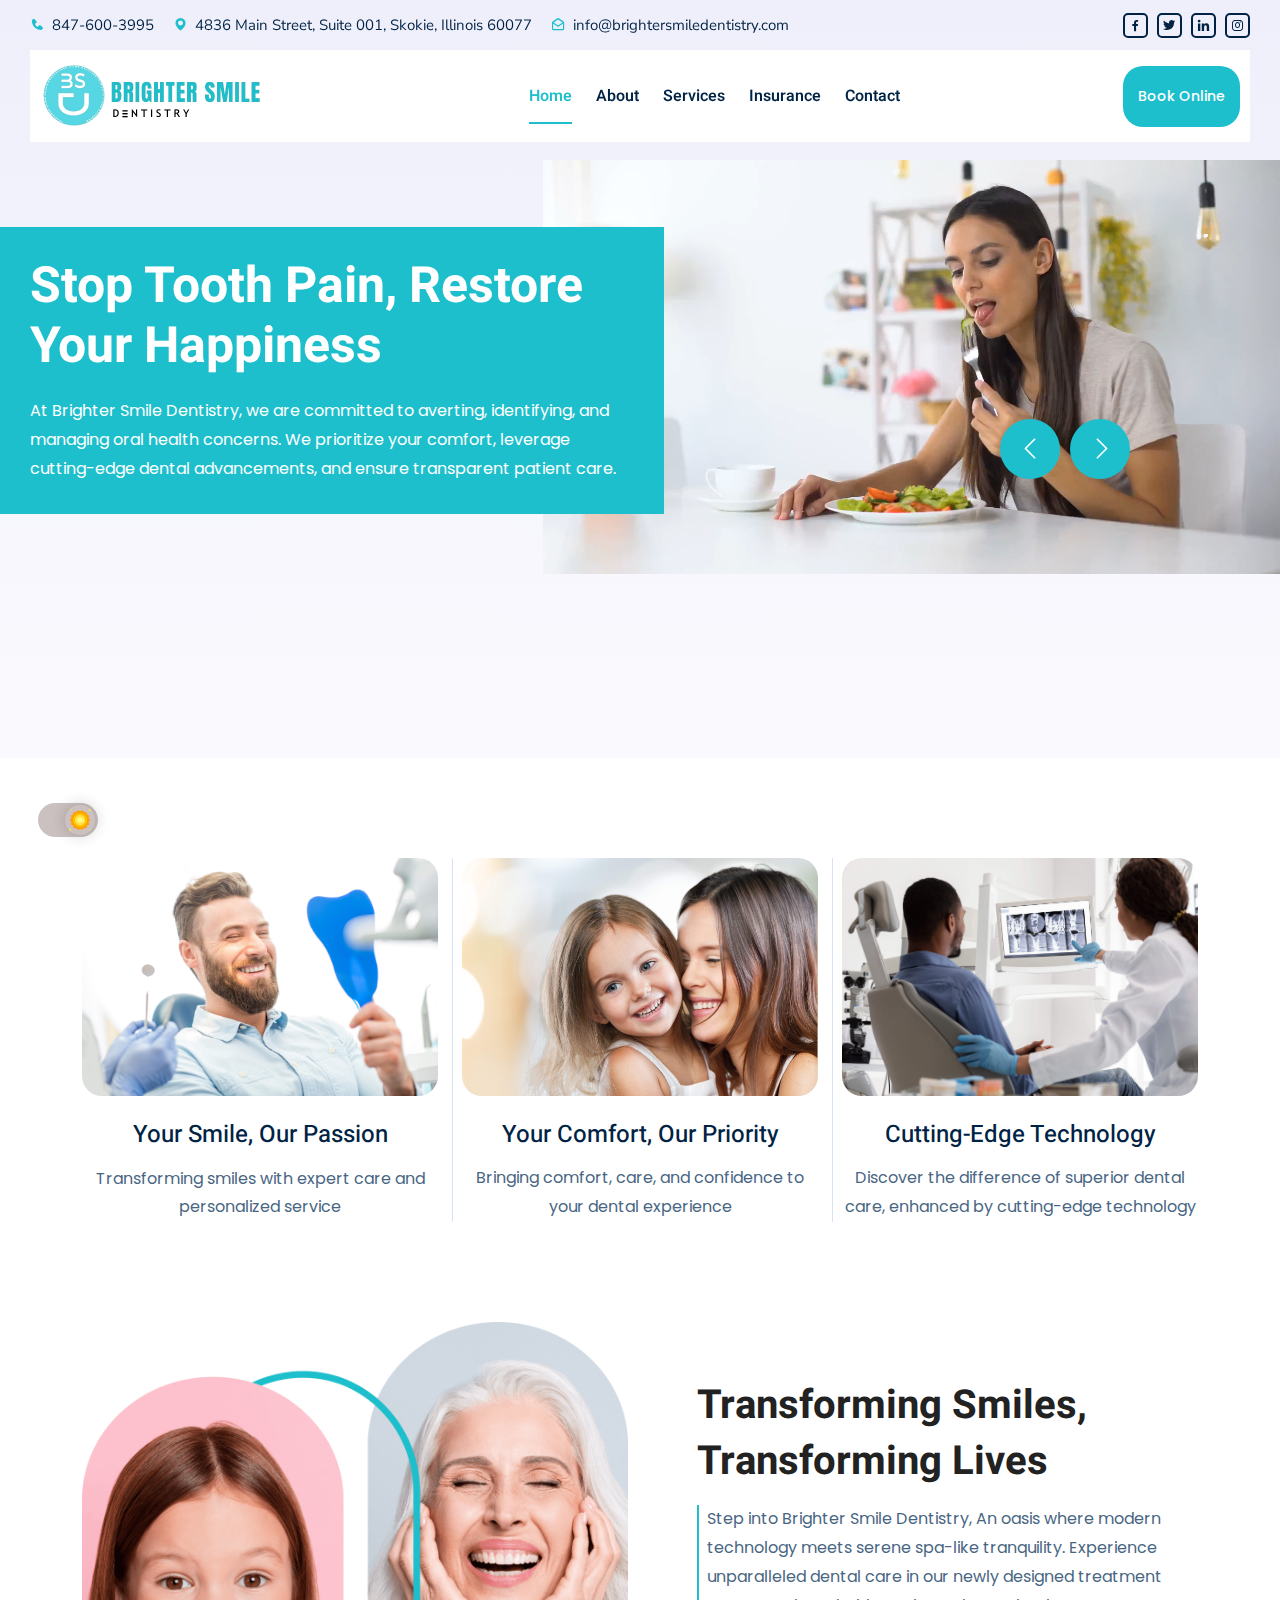
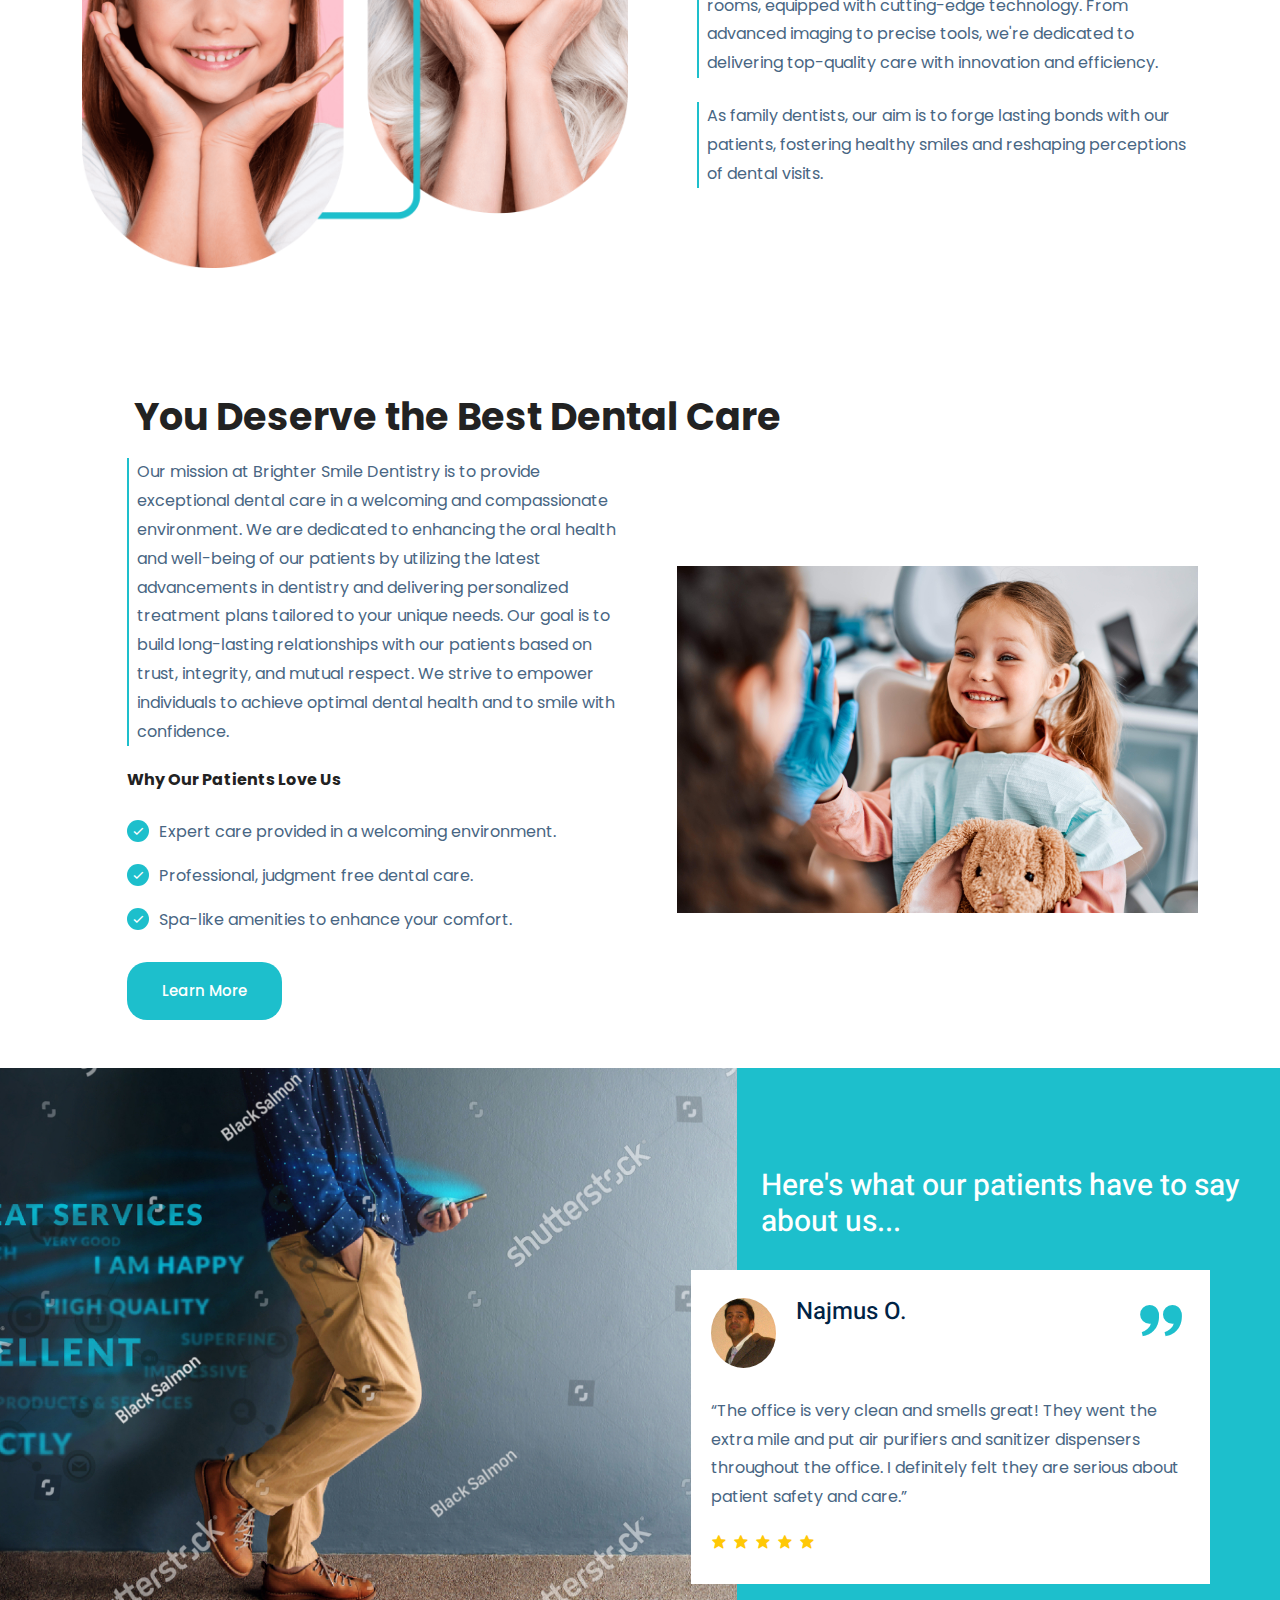
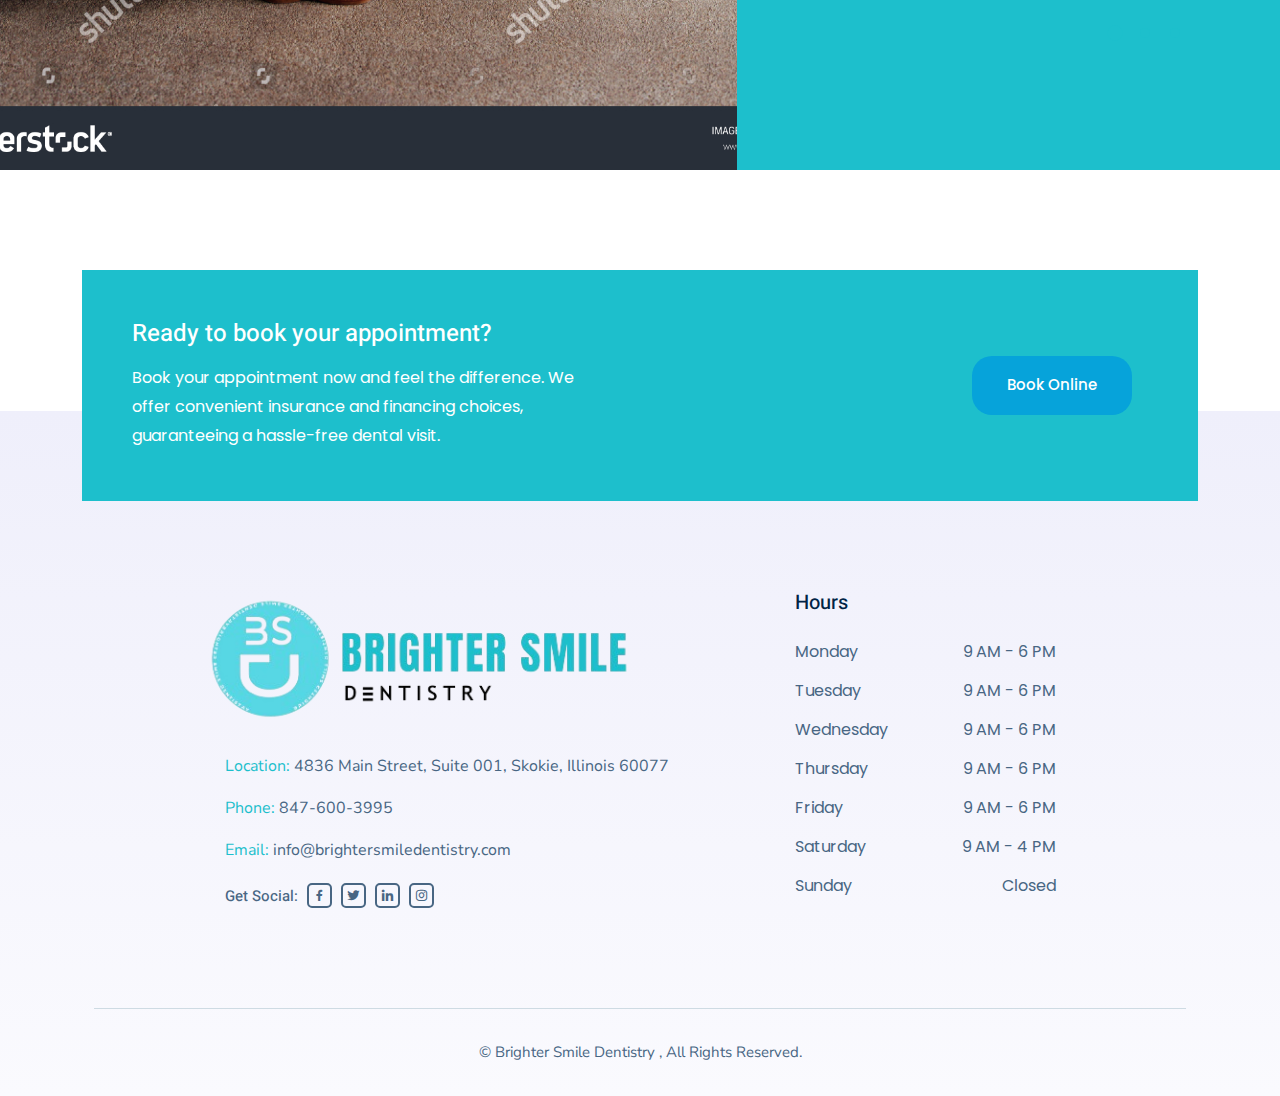
==== commit 35aec2b1: "Maaz 23-03-2024" ====
--- a/index.html
+++ b/index.html
@@ -109,7 +109,8 @@
                         <div class="main-responsive-menu">
                             <div class="logo">
                                 <a href="index.html">
-                                    <img src="assets/images/mylogo.png" style="width: 250px;" alt="logo">
+                                    <img src="assets/images/mylogo.png" class="light-logo" style="width: 250px;" alt="logo">
+                                    <img src="assets/images/logodark.png" class="dark-logo" style="width: 250px;" alt="logo">
                                 </a>
                             </div>
                         </div>
@@ -120,7 +121,8 @@
                     <div class="container-fluid">
                         <nav class="navbar navbar-expand-md navbar-light">
                             <a class="navbar-brand" href="index.html">
-                                <img src="assets/images/mylogo.png" width="250" alt="">
+                                <img src="assets/images/mylogo.png" class="light-logo" width="250" alt="">
+                                <img src="assets/images/logodark.png" class="dark-logo" width="250" alt="">
                             </a>
 
                             <div class="collapse navbar-collapse mean-menu" id="navbarSupportedContent">
@@ -196,7 +198,7 @@
                     <div class="row align-items-center">
                         <div class="col-lg-5 col-md-12">
                             <div class="eye-care-banner-content">
-                                <h1 class="wow animate__animated animate__fadeInLeft" data-wow-delay="0.5s">Don’t Let Tooth Pain Stop You From Enjoying The Things You Love</h1>
+                                <h1 class="wow animate__animated animate__fadeInLeft" data-wow-delay="0.5s">Stop Tooth Pain, Restore Your Happiness</h1>
                                 <p class="wow animate__animated animate__fadeInLeft" data-wow-delay="0.5s">At Brighter Smile Dentistry, we are committed to averting, identifying, and managing oral health
                                     concerns. We prioritize your comfort, leverage cutting-edge dental advancements, and ensure
                                     transparent patient care.</p>
@@ -206,8 +208,8 @@
                         <div class="col-lg-7 col-md-12">
                             <div class="eye-care-banner-image">
                                 <div class="video-wrap">
-                                    <video src="assets/videos/hero-video-1.mp4" id="herovideo1" muted></video>
-                                    <video src="assets/videos/hero-video-2.mp4" id="herovideo2" muted></video>
+                                    <video src="assets/videos/hero-video-1.mp4" id="herovideo1" muted loop autoplay></video>
+                                    <!-- <video src="assets/videos/hero-video-2.mp4" id="herovideo2" muted></video> -->
                                 </div>
                                 <!-- <img src="assets/images/banners/home_banner_2.jpg" alt="image"> -->
                             </div>
@@ -296,13 +298,7 @@
                     <div class="col-lg-6 col-md-12">
                         <div class="eye-care-about-content">
                             <h3>Transforming Smiles, Transforming Lives</h3>
-                            <p>Welcome to Brighter Smile Dentistry, a
-                                dental sanctuary, where cutting-edge technology meets the serene ambiance of a spa retreat. Our office
-                                is designed to provide you with a dental experience unlike any other. Come visit our newly designed
-                                treatment rooms, where state-of-the-art equipment awaits. From advanced digital imaging systems to
-                                precision dental tools, we spare no expense in ensuring that your dental care is of the highest caliber.
-                                Our commitment to innovation means that you'll receive the most advanced treatments available, all
-                                delivered with precision and efficiency.</p><br>
+                            <p>Step into Brighter Smile Dentistry, An oasis where modern technology meets serene spa-like tranquility. Experience unparalleled dental care in our newly designed treatment rooms, equipped with cutting-edge technology. From advanced imaging to precise tools, we're dedicated to delivering top-quality care with innovation and efficiency.</p><br>
                             <p>As family dentists, our aim is to forge lasting bonds
                                 with our patients, fostering healthy smiles and reshaping perceptions of dental visits.</p><br>
                         </div>
@@ -398,23 +394,24 @@
         <!-- End Eye Care Services Area -->
         
         <!-- Start Eye Care Solutions Area -->
-        <div class="eye-care-solutions-area ptb-100">
+        <div class="eye-care-solutions-area mb-5">
             <div class="container">
-                <div class="section-title">
+                <div class="section-title m-0">
                     <h2>You Deserve the Best Dental Care</h2>
                 </div>
 
                 <div class="row align-items-center">
                     <div class="col-lg-6 col-md-12">
                         <div class="eye-care-about-content">
-                            <h4>Why Our Patients Love Us</h4>
+                            
                             <p>Our mission at Brighter Smile Dentistry is to provide exceptional
                                 dental care in a welcoming and compassionate environment. We are dedicated to enhancing the oral
                                 health and well-being of our patients by utilizing the latest advancements in dentistry and delivering
                                 personalized treatment plans tailored to your unique needs. Our goal is to build long-lasting
                                 relationships with our patients based on trust, integrity, and mutual respect. We strive to empower
                                 individuals to achieve optimal dental health and to smile with confidence. </p>
-                            <ul class="list">
+                                <h6 class="mt-4">Why Our Patients Love Us</h6>
+                                <ul class="list">
                                 <li><i class='bx bx-check'></i> Expert care provided in a welcoming environment.</li>
                                 <li><i class='bx bx-check'></i> Professional, judgment free dental care.</li>
                                 <li><i class='bx bx-check'></i> Spa-like amenities to enhance your comfort. </li>
@@ -426,7 +423,7 @@
                     </div>
                     <div class="col-lg-6 col-md-12">
                         <div class="eye-care-solutions-image">
-                            <img src="assets/images/eye-care/solutions/solutions.png" alt="image">
+                            <img src="assets/images/home2.jpg" alt="image">
                         </div>
                     </div>
                 </div>
@@ -445,18 +442,17 @@
                     <div class="col-lg-5 col-md-12">
                         <div class="eye-care-testimonials-content-box">
                             <div class="content">
-                                <span># Testimonials</span>
                                 <h3>Here's what our patients have to say about us...</h3>
                             </div>
 
                             <div class="eye-care-review-slides owl-carousel owl-theme">
                                 <div class="eye-care-review-card">
                                     <div class="review-info">
-                                        <img src="assets/images/eye-care/testimonials/image-1.jpg" class="rounded-circle" alt="image">
-                                        <h3>Dorothy Bratt</h3>
-                                        <span>Manager</span>
+                                        <img src="assets/images/review/najmus_o.jpg" class="rounded-circle" alt="image">
+                                        <h3>Najmus O.</h3>
+                                        <!-- <span>Review By Google</span> -->
                                     </div>
-                                    <p>“Vivamus magna justo lacinia eget consectetur sed, convallis at tellus. Nulla quis lorem ut libero malesuada feugiat. Curabitur aliquet quam id dui posuere blandit. Quisque velit nisi pretium ut lacinia.”</p>
+                                    <p>“The office is very clean and smells great! They went the extra mile and put air purifiers and sanitizer dispensers throughout the office. I definitely felt they are serious about patient safety and care.”</p>
                                     <ul class="rating">
                                         <li><i class='bx bxs-star'></i></li>
                                         <li><i class='bx bxs-star'></i></li>
@@ -470,11 +466,11 @@
                                 </div>
                                 <div class="eye-care-review-card">
                                     <div class="review-info">
-                                        <img src="assets/images/eye-care/testimonials/image-2.jpg" class="rounded-circle" alt="image">
-                                        <h3>Dorothy Bratt</h3>
-                                        <span>Manager</span>
+                                        <img src="assets/images/review/magali_c.jpeg" class="rounded-circle" alt="image">
+                                        <h3>Magali C.</h3>
+                                        <!-- <span>Manager</span> -->
                                     </div>
-                                    <p>“Vivamus magna justo lacinia eget consectetur sed, convallis at tellus. Nulla quis lorem ut libero malesuada feugiat. Curabitur aliquet quam id dui posuere blandit. Quisque velit nisi pretium ut lacinia.”</p>
+                                    <p>“Amazing service and a beautiful high tech and very modern place. Dr. Furrukh was very professional and honest and went over everything in detail regarding my children's procedures. The whole staff was patient and caring to my son and daughter. My children left satisfied and not afraid to return like they have done with other dental offices. I highly recommend it.”</p>
                                     <ul class="rating">
                                         <li><i class='bx bxs-star'></i></li>
                                         <li><i class='bx bxs-star'></i></li>
@@ -488,11 +484,11 @@
                                 </div>
                                 <div class="eye-care-review-card">
                                     <div class="review-info">
-                                        <img src="assets/images/eye-care/testimonials/image-3.jpg" class="rounded-circle" alt="image">
-                                        <h3>Dorothy Bratt</h3>
-                                        <span>Manager</span>
+                                        <img src="assets/images/review/lina_t.jpeg class="rounded-circle" alt="image">
+                                        <h3>Lina T.</h3>
+                                        <!-- <span>Manager</span> -->
                                     </div>
-                                    <p>“Vivamus magna justo lacinia eget consectetur sed, convallis at tellus. Nulla quis lorem ut libero malesuada feugiat. Curabitur aliquet quam id dui posuere blandit. Quisque velit nisi pretium ut lacinia.”</p>
+                                    <p>“Very professional and skilled, top to bottom. This has to be the best place ever! I feel like I have known everyone there for years and they truly make you feel comfortable! Big thanks to the entire team. I highly recommend Brighter Smile Dentistry.”</p>
                                     <ul class="rating">
                                         <li><i class='bx bxs-star'></i></li>
                                         <li><i class='bx bxs-star'></i></li>
@@ -544,8 +540,9 @@
                     <div class="col-lg-6 col-sm-6">
                         <div class="eye-care-footer-widget">
                             <h2>
-                                <a href="index-5.html">
-                                    <img src="assets/images/mylogo.png" class="img-fluid" style="margin-left:-20px;" alt="">
+                                <a href="index.html">
+                                    <img src="assets/images/mylogo.png" class="img-fluid light-logo" style="margin-left:-20px;" alt="">
+                                    <img src="assets/images/logodark.png" class="img-fluid dark-logo" style="margin-left:-20px;" alt="">
                                 </a>
                             </h2>
                             <ul class="info-list">
@@ -655,26 +652,26 @@
         </div>
         <!-- End Go Top Area -->
         <script>
-            // JavaScript to play videos one by one
-            var video1 = document.getElementById("herovideo1");
-            var video2 = document.getElementById("herovideo2");
+            // // JavaScript to play videos one by one
+            // var video1 = document.getElementById("herovideo1");
+            // var video2 = document.getElementById("herovideo2");
           
-            video2.style.display = 'none';
-
-            video1.addEventListener('ended', function() {
-            this.style.display = 'none';
-            video2.style.display = 'block';
-            video2.play();
-            });
-
-            video2.addEventListener('ended', function() {
-            this.style.display = 'none';
-            video1.style.display = 'block';
-            video1.play();
-            });
-
-            // Autoplay the first video
-            video1.play();
+            // video2.style.display = 'none';
+
+            // video1.addEventListener('ended', function() {
+            // this.style.display = 'none';
+            // video2.style.display = 'block';
+            // video2.play();
+            // });
+
+            // video2.addEventListener('ended', function() {
+            // this.style.display = 'none';
+            // video1.style.display = 'block';
+            // video1.play();
+            // });
+
+            // // Autoplay the first video
+            // video1.play();
           </script>
 
         <!-- Jquery Slim JS -->
--- a/assets/css/style.css
+++ b/assets/css/style.css
@@ -496,6 +496,10 @@
 }
 .main-navbar .navbar .navbar-brand {
   padding: 0;
+}
+
+.dark-logo{
+  display: none;
 }
 .main-navbar .navbar ul {
   padding-left: 0;
@@ -2537,6 +2541,12 @@
   background-repeat: no-repeat;
   background-size:cover;
 }
+.about-banner{
+  background-image: url('../images/banners/aboutus_banner.jpg');
+  background-position: center;
+  background-repeat: no-repeat;
+  background-size:cover;
+}
 
 .insurance-financing-banner{
   background-image: url('../images/banners/insurance_financing_banner.jpg');
@@ -7093,7 +7103,7 @@
 }
 
 .eye-care-testimonials-image {
-  background-image: url(../../assets/images/eye-care/testimonials/testimonials.jpg);
+  background-image: url(../../assets/images/testimonial_home.jpg);
   background-position: center center;
   background-size: cover;
   background-repeat: no-repeat;
@@ -7129,7 +7139,7 @@
 .eye-care-review-card .review-info {
   position: relative;
   padding-left: 85px;
-  margin-bottom: 20px;
+  margin-bottom: 70px;
 }
 .eye-care-review-card .review-info img {
   position: absolute;
--- a/assets/css/dark.css
+++ b/assets/css/dark.css
@@ -660,6 +660,7 @@
 .theme-dark .covid-navbar-area .main-navbar .navbar .navbar-nav .nav-item .dropdown-menu li a:hover, .theme-dark .covid-navbar-area .main-navbar .navbar .navbar-nav .nav-item .dropdown-menu li a:focus, .theme-dark .covid-navbar-area .main-navbar .navbar .navbar-nav .nav-item .dropdown-menu li a.active {
   color: #0CB8B6 !important;
 }
+
 .theme-dark .covid-banner-area {
   background-color: #0e0e0e;
 }
@@ -875,6 +876,12 @@
 }
 .theme-dark .hospital-navbar-area .main-navbar .navbar .navbar-brand {
   color: #13A8B4;
+}
+.theme-dark .light-logo {
+  display: none;
+}
+.theme-dark .dark-logo {
+  display: block;
 }
 .theme-dark .hospital-navbar-area .main-navbar .navbar .navbar-nav .nav-item a {
   color: #ffffff !important;
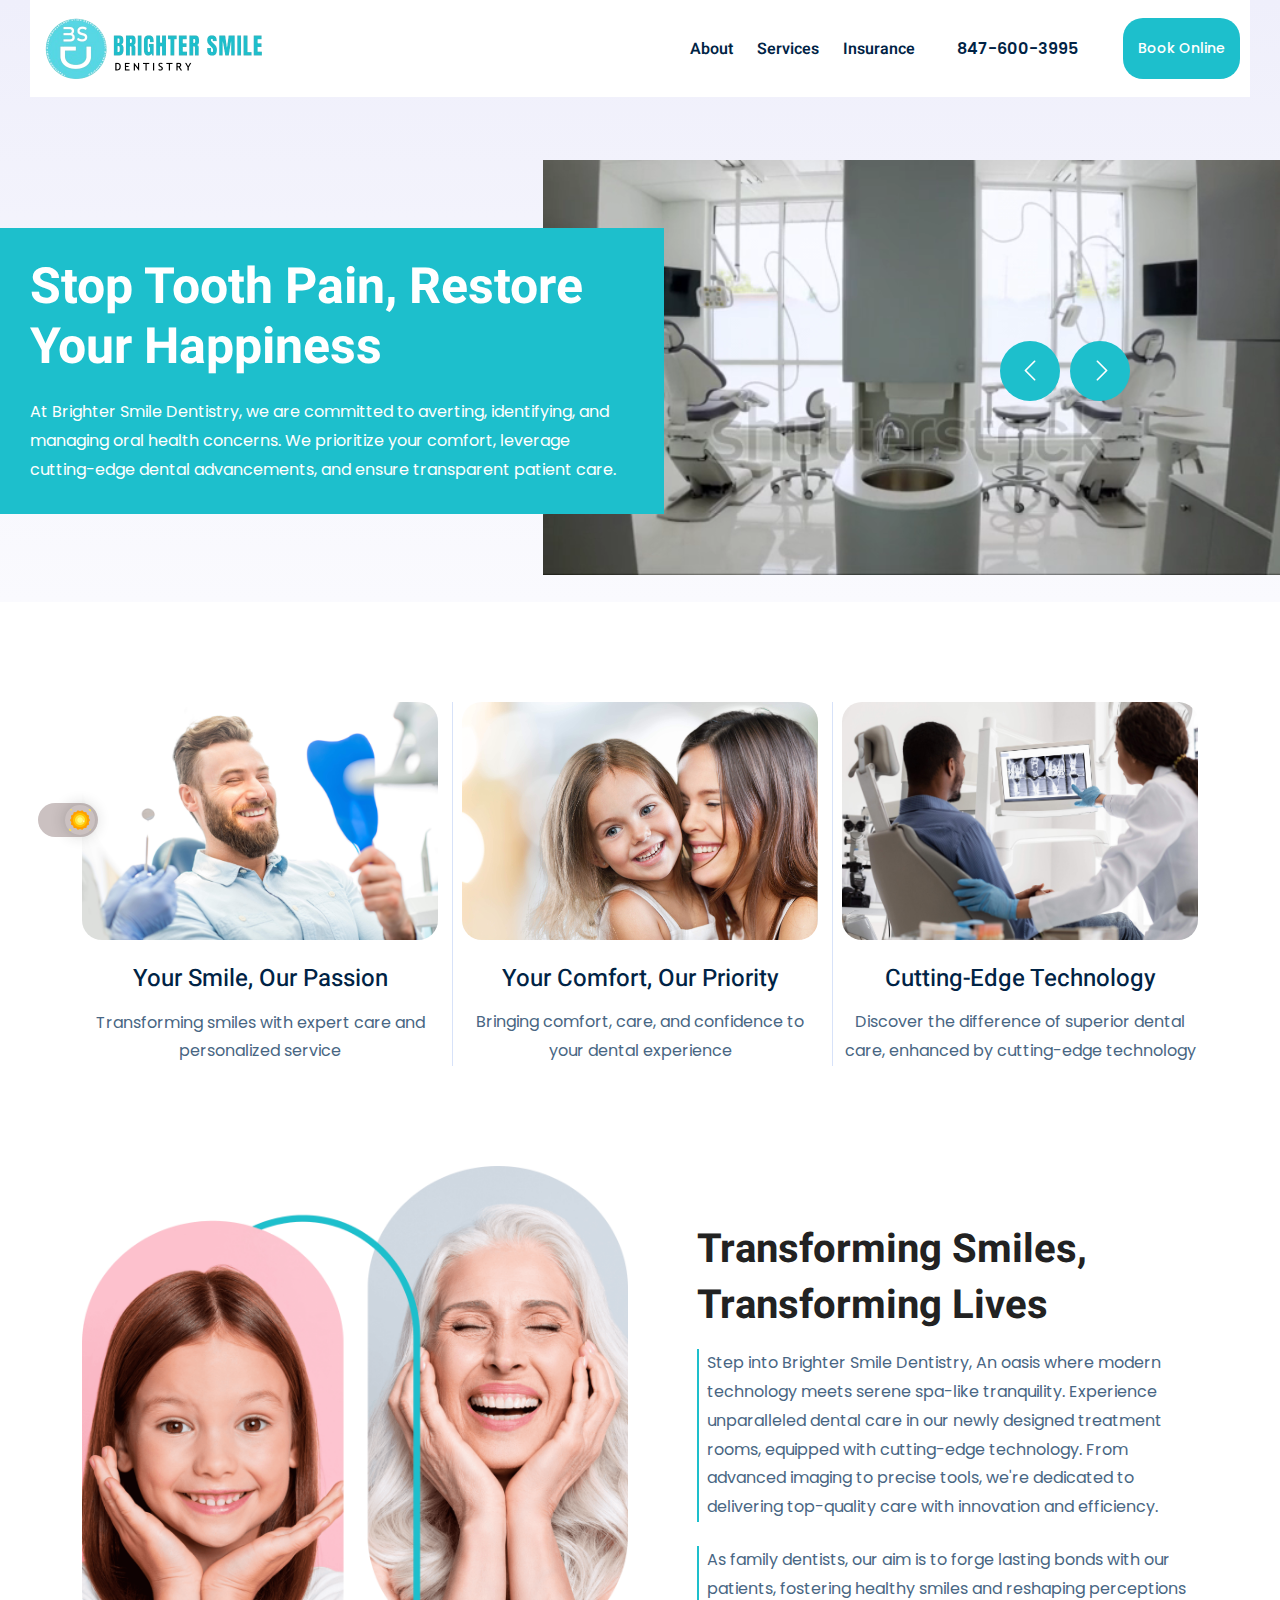
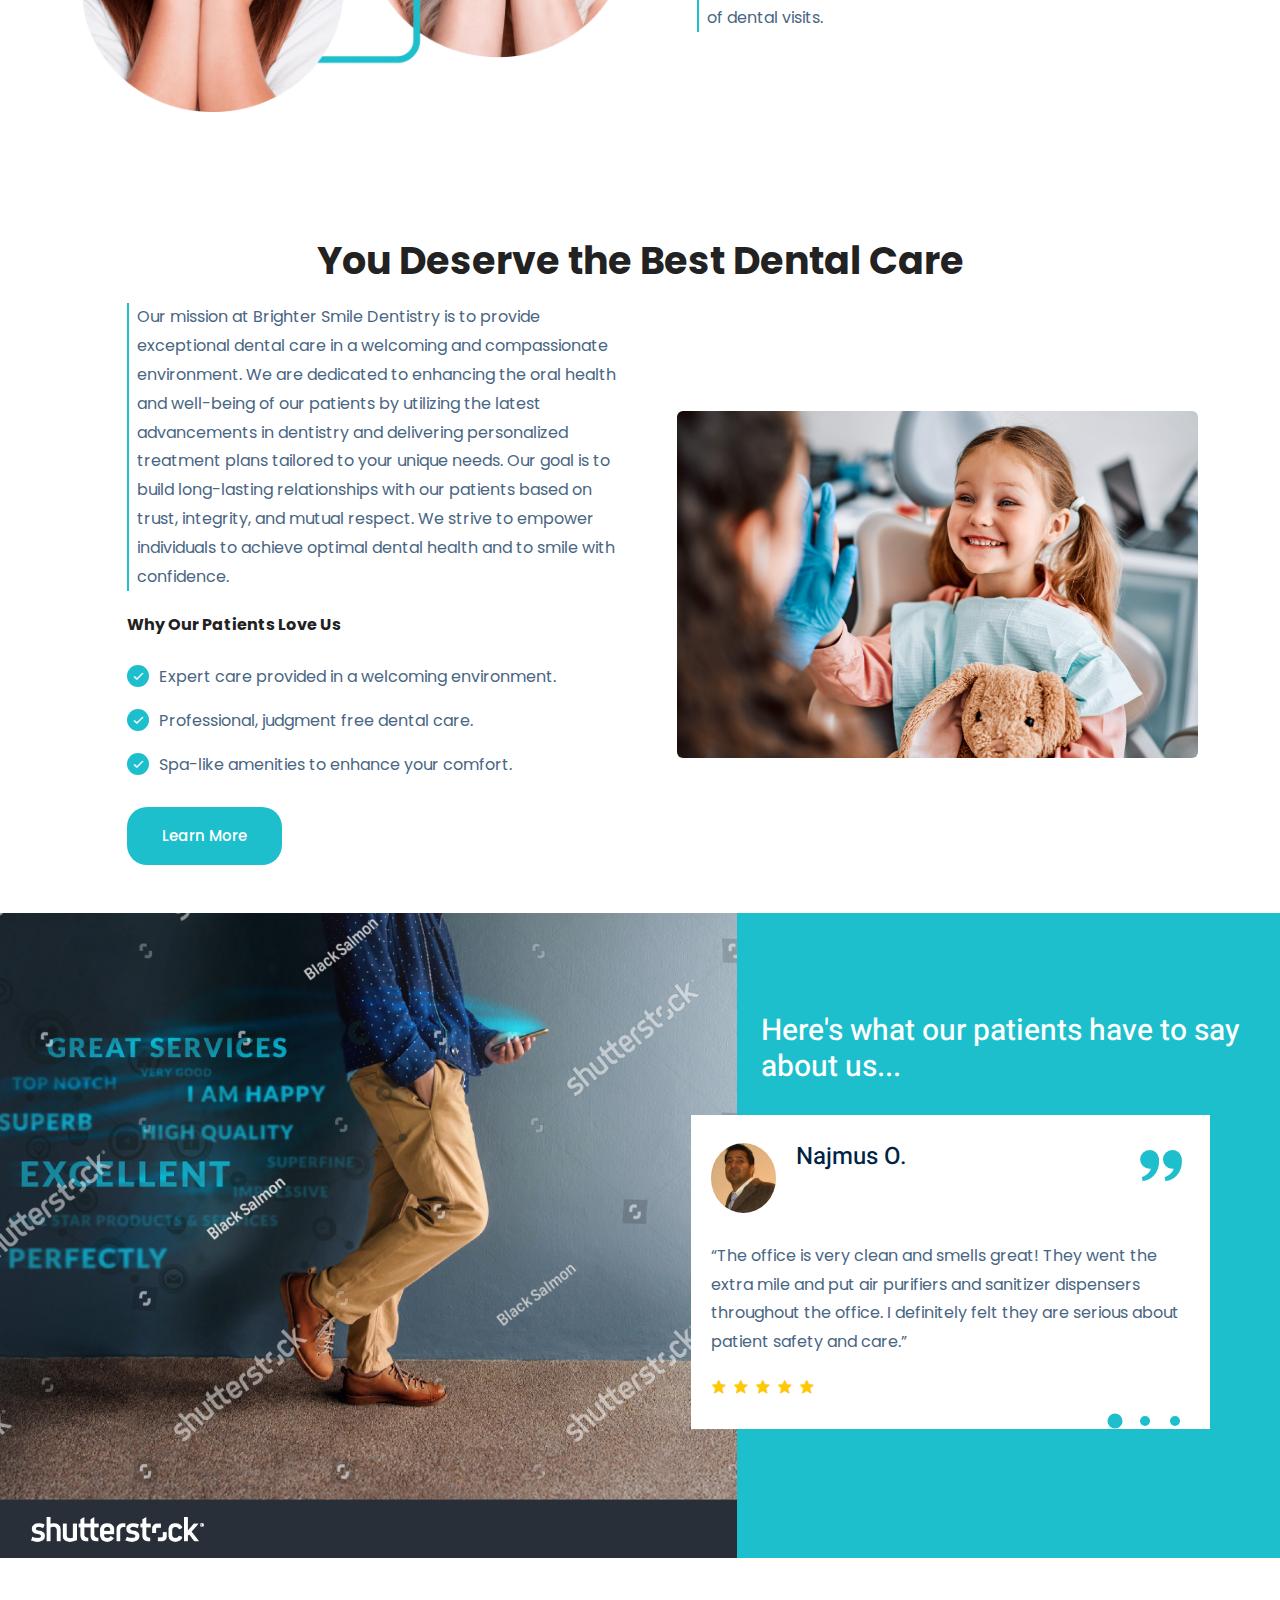
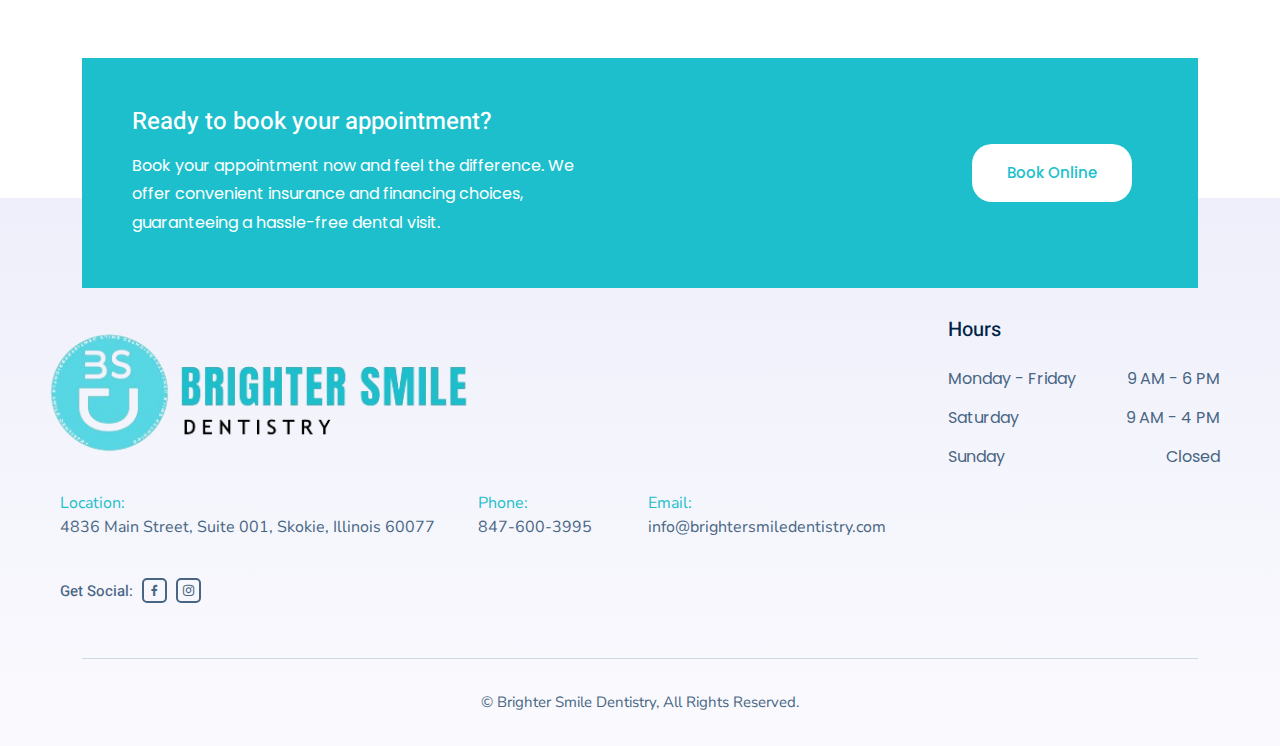
==== commit 2be8bc7f: "Maaz Production Update" ====
--- a/index.html
+++ b/index.html
@@ -50,57 +50,6 @@
         
         <!-- Start Header Area -->
         <header class="header-area grin-care-header">
-            <!-- Start Top Area -->
-            <div class="top-area">
-                <div class="container-fluid">
-                    <div class="row align-items-center">
-                        <div class="col-lg-8 col-md-12">
-                            <ul class="top-information-wrap">
-                                <li>
-                                    <i class='bx bxs-phone'></i>
-                                    <a href="tel:+18476003995">847-600-3995</a>
-                                </li>
-
-                                <li>
-                                    <i class='bx bxs-map'></i>
-                                    4836 Main Street, Suite 001, Skokie, Illinois 60077
-                                </li>
-
-                                <li>
-                                    <i class='bx bx-envelope-open'></i>
-                                    <a href="mailto:info@brightersmiledentistry.com">info@brightersmiledentistry.com</a>
-                                </li>
-                            </ul>
-                        </div>
-
-                        <div class="col-lg-4 col-md-12">
-                            <ul class="top-optional-wrap">
-                                <li>
-                                    <a href="https://www.facebook.com/" target="_blank">
-                                        <i class='bx bxl-facebook'></i>
-                                    </a>
-                                </li>
-                                <li>
-                                    <a href="https://twitter.com/?lang=en" target="_blank">
-                                        <i class='bx bxl-twitter'></i>
-                                    </a>
-                                </li>
-                                <li>
-                                    <a href="https://www.linkedin.com/" target="_blank">
-                                        <i class='bx bxl-linkedin'></i>
-                                    </a>
-                                </li>
-                                <li>
-                                    <a href="https://www.instagram.com/" target="_blank">
-                                        <i class='bx bxl-instagram'></i>
-                                    </a>
-                                </li>
-                            </ul>
-                        </div>
-                    </div>
-                </div>
-            </div>
-            <!-- End Top Area -->
 
             <!-- Start Navbar Area --> 
             <div class="navbar-area grin-care-navbar">
@@ -126,12 +75,12 @@
                             </a>
 
                             <div class="collapse navbar-collapse mean-menu" id="navbarSupportedContent">
-                                <ul class="navbar-nav m-auto">
-                                    <li class="nav-item">
+                                <ul class="navbar-nav ms-auto">
+                                    <!-- <li class="nav-item">
                                         <a href="index.html" class="nav-link active">
                                             Home 
                                         </a>
-                                    </li>
+                                    </li> -->
 
                                     <li class="nav-item">
                                         <a href="about-us.html" class="nav-link">About</a>
@@ -149,13 +98,20 @@
                                         </a>
                                     </li>
 
+                                    <li class="nav-item d-lg-none d-sm-block">
+                                        <a href="https://app.nexhealth.com/appt/brighter-smile-dentistry" class="nav-link primary-bg text-white">Book Online</a>
+                                    </li>
+
         
-                                    <li class="nav-item">
+                                    <!-- <li class="nav-item">
                                         <a href="contact-us.html" class="nav-link">Contact</a>
-                                    </li>
+                                    </li> -->
                                 </ul>
 
                                 <div class="others-options d-flex align-items-center">
+                                    <div class="option-item">
+                                        <a href="tel:+18476003995" class="navbar-phone">847-600-3995</a>
+                                    </div>
 
                                     <div class="option-item">
                                         <div class="navbar-btn">
@@ -208,10 +164,10 @@
                         <div class="col-lg-7 col-md-12">
                             <div class="eye-care-banner-image">
                                 <div class="video-wrap">
-                                    <video src="assets/videos/hero-video-1.mp4" id="herovideo1" muted loop autoplay></video>
-                                    <!-- <video src="assets/videos/hero-video-2.mp4" id="herovideo2" muted></video> -->
+                                    <video autoplay muted>
+                                        <source src="assets/videos/hero-vieo-1.mp4" type="video/mp4">
+                                    </video>
                                 </div>
-                                <!-- <img src="assets/images/banners/home_banner_2.jpg" alt="image"> -->
                             </div>
                         </div>
                     </div>
@@ -228,7 +184,11 @@
     
                         <div class="col-lg-7 col-md-12">
                             <div class="eye-care-banner-image">
-                                <img src="assets/images/banners/home_banner_2.jpg" alt="image">
+                                <div class="video-wrap">
+                                    <video autoplay muted>
+                                        <source src="assets/videos/hero-video-2.mp4" type="video/mp4">
+                                    </video>
+                                </div>
                             </div>
                         </div>
                     </div>
@@ -291,7 +251,8 @@
                 <div class="row align-items-center">
                     <div class="col-lg-6 col-md-12">
                         <div class="eye-care-about-image">
-                            <img src="assets/images/about_img.png" alt="image">
+                            <img src="assets/images/about_img.png" class="about-light-img" alt="image">
+                            <img src="assets/images/about_img_dark.png" class="about-dark-img" alt="image">
                         </div>
                     </div>
 
@@ -396,7 +357,7 @@
         <!-- Start Eye Care Solutions Area -->
         <div class="eye-care-solutions-area mb-5">
             <div class="container">
-                <div class="section-title m-0">
+                <div class="section-title mt-0 mb-3">
                     <h2>You Deserve the Best Dental Care</h2>
                 </div>
 
@@ -423,7 +384,7 @@
                     </div>
                     <div class="col-lg-6 col-md-12">
                         <div class="eye-care-solutions-image">
-                            <img src="assets/images/home2.jpg" alt="image">
+                            <img src="assets/images/home2.jpg" class="rounded" alt="image">
                         </div>
                     </div>
                 </div>
@@ -448,7 +409,7 @@
                             <div class="eye-care-review-slides owl-carousel owl-theme">
                                 <div class="eye-care-review-card">
                                     <div class="review-info">
-                                        <img src="assets/images/review/najmus_o.jpg" class="rounded-circle" alt="image">
+                                        <img src="assets/images/review/najmus_o.jpg" class="rounded-circle"  alt="image">
                                         <h3>Najmus O.</h3>
                                         <!-- <span>Review By Google</span> -->
                                     </div>
@@ -466,11 +427,11 @@
                                 </div>
                                 <div class="eye-care-review-card">
                                     <div class="review-info">
-                                        <img src="assets/images/review/magali_c.jpeg" class="rounded-circle" alt="image">
+                                        <img src="assets/images/review/magali_c2.jpg" class="rounded-circle" alt="image">
                                         <h3>Magali C.</h3>
                                         <!-- <span>Manager</span> -->
                                     </div>
-                                    <p>“Amazing service and a beautiful high tech and very modern place. Dr. Furrukh was very professional and honest and went over everything in detail regarding my children's procedures. The whole staff was patient and caring to my son and daughter. My children left satisfied and not afraid to return like they have done with other dental offices. I highly recommend it.”</p>
+                                    <p>“Amazing service and a beautiful high tech and very modern place. Dr. Furrukh was very professional and honest and went over everything in detail regarding my children's procedures. The whole staff was patient and caring to my son and daughter.”</p>
                                     <ul class="rating">
                                         <li><i class='bx bxs-star'></i></li>
                                         <li><i class='bx bxs-star'></i></li>
@@ -484,7 +445,7 @@
                                 </div>
                                 <div class="eye-care-review-card">
                                     <div class="review-info">
-                                        <img src="assets/images/review/lina_t.jpeg class="rounded-circle" alt="image">
+                                        <img src="assets/images/review/lina_t.jpeg" class="rounded-circle" alt="image">
                                         <h3>Lina T.</h3>
                                         <!-- <span>Manager</span> -->
                                     </div>
@@ -535,9 +496,9 @@
 
         <!-- Start Eye Care Footer Area -->
         <div class="eye-care-footer-area">
-            <div class="container">
-                <div class="row justify-content-center">
-                    <div class="col-lg-6 col-sm-6">
+            <div class="container-fluid">
+                <div class="row px-5">
+                    <div class="col-lg-9 col-sm-12">
                         <div class="eye-care-footer-widget">
                             <h2>
                                 <a href="index.html">
@@ -545,79 +506,37 @@
                                     <img src="assets/images/logodark.png" class="img-fluid dark-logo" style="margin-left:-20px;" alt="">
                                 </a>
                             </h2>
-                            <ul class="info-list">
-                                <li><span>Location: </span>4836 Main Street, Suite 001, Skokie, Illinois 60077</li>
-                                <li><span>Phone: </span> <a href="tel:+18476003995">847-600-3995</a></li>
-                                <li><span>Email: </span> <a href="mailto:info@brightersmiledentistry.com">info@brightersmiledentistry.com</a></li>
+                            <ul class="info-list d-flex">
+                                <li class="mr-3"><span>Location: </span><a href="https://maps.app.goo.gl/yT8uSioahHPisZun9">4836 Main Street, Suite 001, Skokie, Illinois 60077</a></li>
+                                <li class="mr-3"><span>Phone: </span> <a href="tel:+18476003995">847-600-3995</a></li>
+                                <li class="mr-3"><span>Email: </span> <a href="mailto:info@brightersmiledentistry.com">info@brightersmiledentistry.com</a></li>
                             </ul>
                             <ul class="share-link">
                                 <li>
                                     <span>Get Social:</span>
                                 </li>
                                 <li>
-                                    <a href="https://www.facebook.com/" target="_blank"><i class='bx bxl-facebook'></i></a>
+                                    <a href="https://www.facebook.com/profile.php?id=61557639181095" target="_blank"><i class='bx bxl-facebook'></i></a>
                                 </li>
-                                <li>
+                                <!-- <li>
                                     <a href="https://twitter.com/?lang=en" target="_blank"><i class='bx bxl-twitter'></i></a>
-                                </li>
-                                <li>
+                                </li> -->
+                                <!-- <li>
                                     <a href="https://www.linkedin.com/" target="_blank"><i class='bx bxl-linkedin'></i></a>
-                                </li>
+                                </li> -->
                                 <li>
                                     <a href="https://www.instagram.com/" target="_blank"><i class='bx bxl-instagram'></i></a>
                                 </li>
                             </ul>
                         </div>
                     </div>
-                    <!-- <div class="col-lg-3 col-sm-6">
-                        <div class="eye-care-footer-widget">
-                            <h3>Useful Links</h3>
-
-                            <ul class="quick-links">
-                                <li><i class='bx bxs-chevrons-right'></i> <a href="about-us.html">About Us</a></li>
-                                <li><i class='bx bxs-chevrons-right'></i> <a href="services.html">Our Services</a></li>
-                                <li><i class='bx bxs-chevrons-right'></i> <a target="_blank" href="https://app.nexhealth.com/appt/brighter-smile-dentistry">Appointment</a></li>
-                                <li><i class='bx bxs-chevrons-right'></i> <a href="privacy-policy.html">Privacy Policy</a></li>
-                                <li><i class='bx bxs-chevrons-right'></i> <a href="contact-us.html">Contact Us</a></li>
-                            </ul>
-                        </div>
-                    </div>
-                    <div class="col-lg-3 col-sm-6">
-                        <div class="eye-care-footer-widget">
-                            <h3>Our Services</h3>
-
-                            <ul class="quick-links">
-                                <li><i class='bx bxs-chevrons-right'></i> <a href="services-details.html">Skin Care</a></li>
-                                <li><i class='bx bxs-chevrons-right'></i> <a href="services-details.html">Needle Mesotherapy</a></li>
-                                <li><i class='bx bxs-chevrons-right'></i> <a href="services-details.html">Laser Treatments</a></li>
-                                <li><i class='bx bxs-chevrons-right'></i> <a href="services-details.html">Skin Resurfacing</a></li>
-                                <li><i class='bx bxs-chevrons-right'></i> <a href="services-details.html">Plastic Surgery</a></li>
-                            </ul>
-                        </div>
-                    </div> -->
-                    <div class="col-lg-3 col-sm-6">
+                    <div class="col-lg-3 col-sm-12">
                         <div class="eye-care-footer-widget">
                             <h3>Hours</h3>
                             
                             <ul class="hours-list">
                                 <li class="d-flex justify-content-between align-items-center">
-                                    <span>Monday</span>
-                                    <span>9 AM - 6 PM</span>
-                                </li>
-                                <li class="d-flex justify-content-between align-items-center">
-                                    <span>Tuesday</span>
-                                    <span>9 AM - 6 PM</span>
-                                </li>
-                                <li class="d-flex justify-content-between align-items-center">
-                                    <span>Wednesday</span>
-                                    <span>9 AM - 6 PM</span>
-                                </li>
-                                <li class="d-flex justify-content-between align-items-center">
-                                    <span>Thursday</span>
-                                    <span>9 AM - 6 PM</span>
-                                </li>
-                                <li class="d-flex justify-content-between align-items-center">
-                                    <span>Friday</span>
+                                    <span>Monday - Friday</span>
                                     <span>9 AM - 6 PM</span>
                                 </li>
                                 <li class="d-flex justify-content-between align-items-center">
@@ -637,7 +556,7 @@
                     <div class="container">
                         <div class="copyright-area-content">
                             <p>
-                                © Brighter Smile Dentistry , All Rights Reserved.
+                                © Brighter Smile Dentistry, All Rights Reserved.
                             </p>
                         </div>
                     </div>
--- a/assets/css/meanmenu.css
+++ b/assets/css/meanmenu.css
@@ -91,10 +91,10 @@
 	width: 50%;
 	padding: 1em 25%;
 }
-.mean-container .mean-nav ul li a:hover {
+/* .mean-container .mean-nav ul li a:hover {
 	background: #252525;
 	background: rgba(255,255,255,0.1);
-}
+} */
 .mean-container .mean-nav ul li a.mean-expand {
 	margin-top: 3px;
 	width: 100%;
--- a/assets/css/style.css
+++ b/assets/css/style.css
@@ -175,6 +175,25 @@
   color: #ffffff;
 }
 
+.primary-bg{
+  background-color: #1DBFCC;
+}
+.primary-color{
+  color: #1DBFCC;
+}
+/* .primary-btn {
+  display: inline-block;
+  background-color: #1DBFCC;
+  color: #ffffff;
+  padding: 18px 35px;
+  font-size: 15px;
+  font-weight: 500;
+  transition: 0.6s;
+} */
+/* .primary-btn:hover {
+  background-color: #124390;
+  color: #ffffff;
+} */
 /*================================================
 Section Title CSS
 =================================================*/
@@ -505,14 +524,15 @@
   padding-left: 0;
   list-style-type: none;
   margin-bottom: 0;
+  margin-right: 30px;
 }
 .main-navbar .navbar .navbar-nav {
-  margin-right: auto;
+  margin-left: auto;
 }
 .main-navbar .navbar .navbar-nav .nav-item {
   position: relative;
   margin-left: 20px;
-  margin-right: 20px;
+  margin-right: 30px;
 }
 .main-navbar .navbar .navbar-nav .nav-item a {
   color: #222222;
@@ -981,7 +1001,7 @@
   }
   .main-responsive-nav .main-responsive-menu.mean-container .navbar-nav {
     overflow-y: scroll;
-    height: 300px;
+    height: 225px;
     box-shadow: 0 7px 13px 0 rgba(0, 0, 0, 0.1);
   }
   .main-responsive-nav .mean-container a.meanmenu-reveal {
@@ -1395,6 +1415,38 @@
   border: none;
   border-radius: 20px;
 }
+
+.single-services .services-content .list{
+    padding: 0;
+    margin-top: 30px;
+    margin-bottom: 0;
+}
+
+.single-services .services-content .list li{
+  list-style-type: none;
+  color: #486683;
+  margin-bottom: 20px;
+  position: relative;
+  padding-left: 32px;
+}
+
+.single-services .services-content .list li i{
+  position: absolute;
+  left: 0;
+  top: 0;
+  color: #1DBFCC;
+  display: inline-block;
+  height: 22px;
+  width: 22px;
+  line-height: 22px;
+  background-color: #1DBFCC;
+  color: #ffffff;
+  text-align: center;
+  border-radius: 30px;
+}
+
+
+
 .video-wrap {
   max-width: 800px;
   margin: 20px auto;
@@ -1448,6 +1500,9 @@
   color: #ffffff;
 }
 .single-services:hover .services-content p {
+  color: #ffffff;
+}
+.single-services:hover .services-content .list li {
   color: #ffffff;
 }
 
@@ -1849,7 +1904,7 @@
   line-height: 1.4;
 }
 .about-content h3 span {
-  color: #06a3da;
+  color: #1DBFCC;
 }
 .about-content .about-list {
   padding-left: 0;
@@ -2555,7 +2610,7 @@
   background-size:cover;
 }
 
-.page-banner-area::before {
+/* .page-banner-area::before {
   content: "";
   position: absolute;
   top: 0;
@@ -2563,7 +2618,7 @@
   bottom: 0;
   left: 0;
   background-color: rgba(0, 0, 0, 0.5)
-}
+} */
 
 .page-banner-content {
   position: absolute;
@@ -2622,7 +2677,7 @@
 Fun Facts Area CSS
 =================================================*/
 .fun-facts-area {
-  background-color: #06a3da;
+  background-color: #1DBFCC;
 }
 
 .single-fun-fact {
@@ -4598,7 +4653,17 @@
   margin-right: 25px;
   position: relative;
 }
-.grin-care-navbar .main-navbar .others-options .option-item::before {
+
+.grin-care-navbar .main-navbar .others-options .option-item .navbar-phone {
+  color:#002345;
+  font-weight: 600;
+  margin-right: 20px;
+}
+.grin-care-navbar .main-navbar .others-options .option-item .navbar-phone:hover {
+  color:#1DBFCC;
+}
+
+/* .grin-care-navbar .main-navbar .others-options .option-item::before {
   content: "";
   position: absolute;
   top: 0;
@@ -4606,7 +4671,7 @@
   width: 1px;
   height: 35px;
   background-color: #DDDDDD;
-}
+} */
 .grin-care-navbar .main-navbar .others-options .option-item:nth-child(2)::before {
   display: none;
 }
@@ -6551,6 +6616,9 @@
   background: linear-gradient(180deg, #EFEFFB 0%, #FAFAFE 100%);
   padding-top: 140px;
 }
+.eye-care-about-image .about-dark-img{
+  display: none;
+}
 .eye-care-banner-area .container-fluid {
   padding-left: 0px;
   padding-right: 0;
@@ -7104,7 +7172,7 @@
 
 .eye-care-testimonials-image {
   background-image: url(../../assets/images/testimonial_home.jpg);
-  background-position: center center;
+  background-position: left;
   background-size: cover;
   background-repeat: no-repeat;
   height: 100%;
@@ -7354,8 +7422,13 @@
   margin-bottom: -90px;
   position: relative;
 }
+
 .newsletter-inner-box .newsletter-content {
   max-width: 450px;
+}
+.newsletter-inner-box .prefooter-btn a {
+  background-color: white;
+  color:#1DBFCC;
 }
 .newsletter-inner-box .newsletter-content h3 {
   font-size: 24px;
@@ -7432,7 +7505,7 @@
 =================================================*/
 .eye-care-footer-area {
   background: linear-gradient(180deg, #EFEFFB 0%, #FAFAFE 100%);
-  padding-top: 180px;
+  padding-top: 120px;
 }
 
 .eye-care-footer-widget {
@@ -7459,6 +7532,7 @@
 .eye-care-footer-widget .info-list li {
   list-style-type: none;
   margin-bottom: 18px;
+  margin-right: 18px;
   color: #486683;
   font-family: "Nunito Sans", sans-serif;
 }
@@ -7553,7 +7627,7 @@
 }
 
 .eye-care-copyright-area {
-  margin-top: 75px;
+  margin-top: 30px;
 }
 .eye-care-copyright-area .copyright-area-content {
   text-align: center;
--- a/assets/css/dark.css
+++ b/assets/css/dark.css
@@ -203,6 +203,9 @@
 .theme-dark .grin-care-navbar .main-navbar .others-options .option-item .cart-btn i {
   color: #ffffff;
 }
+.theme-dark .grin-care-navbar .main-navbar .others-options .option-item .navbar-phone{
+  color: #ffffff;
+}
 .theme-dark .main-slides-content h1 {
   color: #000000 !important;
 }
@@ -231,7 +234,7 @@
   background-color: #272727;
 }
 .theme-dark .single-features-box {
-  background-color: #0e0e0e;
+  background-color: #ffffff;
 }
 .theme-dark .single-dental-tourism-features .content p {
   color: #ffffff;
@@ -251,6 +254,13 @@
   color: black;
 }
 
+.theme-dark .single-services .services-content .services-list-item{
+  background-color: #d8d3d3;
+  color: black;
+}
+
+
+
 
 
 .theme-dark .services-area.bg-eef9ff {
@@ -336,6 +346,12 @@
 .theme-dark .eye-care-about-content .list li {
   color: #ffffff;
 }
+.theme-dark .eye-care-about-image .about-light-img {
+  display: none;
+}
+.theme-dark .eye-care-about-image .about-dark-img {
+  display: block;
+}
 .theme-dark .pricing-area {
   background-color: #0e0e0e;
 }
@@ -343,7 +359,7 @@
   background-color: #000000;
 }
 .theme-dark .fun-facts-area {
-  background-color: #0e0e0e;
+  background-color: #1DBFCC;
 }
 .theme-dark .core-features-area {
   background-color: #272626;
@@ -523,6 +539,12 @@
 .theme-dark .newsletter-inner-box {
   background-color: #2d2d2d;
 }
+.theme-dark .newsletter-inner-box .prefooter-btn a {
+  background-color: #1DBFCC;
+  color: white;
+
+}
+
 .theme-dark .footer-area {
   background-color: #1c1d1d;
 }
@@ -555,8 +577,9 @@
 }
 .theme-dark .eye-care-footer-area {
   background: linear-gradient(180deg, #262626 0%, #2e2e2e 100%);
-  padding-top: 180px;
-}
+  padding-top: 120px;
+}
+
 .theme-dark .eye-care-footer-widget .info-list li {
   color: #ffffff;
 }
@@ -572,6 +595,17 @@
 .theme-dark .eye-care-footer-widget .hours-list li span {
   color: #ffffff;
 }
+.theme-dark .eye-care-footer-widget .share-link li span {
+  color: #ffffff;
+}
+.theme-dark .eye-care-footer-widget .share-link li a i {
+  color: #ffffff;
+  border: 2px solid #ffffff
+}
+.theme-dark .eye-care-copyright-area .copyright-area-content p{
+  color: white;
+}
+
 .theme-dark .login-form {
   background-color: #0e0e0e;
 }
@@ -660,6 +694,7 @@
 .theme-dark .covid-navbar-area .main-navbar .navbar .navbar-nav .nav-item .dropdown-menu li a:hover, .theme-dark .covid-navbar-area .main-navbar .navbar .navbar-nav .nav-item .dropdown-menu li a:focus, .theme-dark .covid-navbar-area .main-navbar .navbar .navbar-nav .nav-item .dropdown-menu li a.active {
   color: #0CB8B6 !important;
 }
+
 
 .theme-dark .covid-banner-area {
   background-color: #0e0e0e;
@@ -1118,7 +1153,7 @@
 }
 @media only screen and (max-width: 991px) {
   .theme-dark .navbar-area {
-    background-color: #292828;
+    background-color: #000000;
   }
   .theme-dark .main-responsive-nav .mean-container a.meanmenu-reveal span {
     background: #ffffff;
@@ -1138,4 +1173,9 @@
   .theme-dark .others-option-for-responsive .others-option-for-responsive .container .container {
     background-color: #292828;
   }
-}/*# sourceMappingURL=dark.css.map */+}/*# sourceMappingURL=dark.css.map */
+
+/* Mz styles */
+.theme-dark .main-responsive-nav .mean-container a.meanmenu-reveal {
+color: white;
+}--- a/assets/css/responsive.css
+++ b/assets/css/responsive.css
@@ -701,7 +701,7 @@
     margin-top: 25px;
   }
   .eye-care-banner-area {
-    padding-top: 310px;
+    padding-top: 150px;
   }
   .eye-care-banner-area .container-fluid {
     padding-right: var(--bs-gutter-x, 0.75rem);
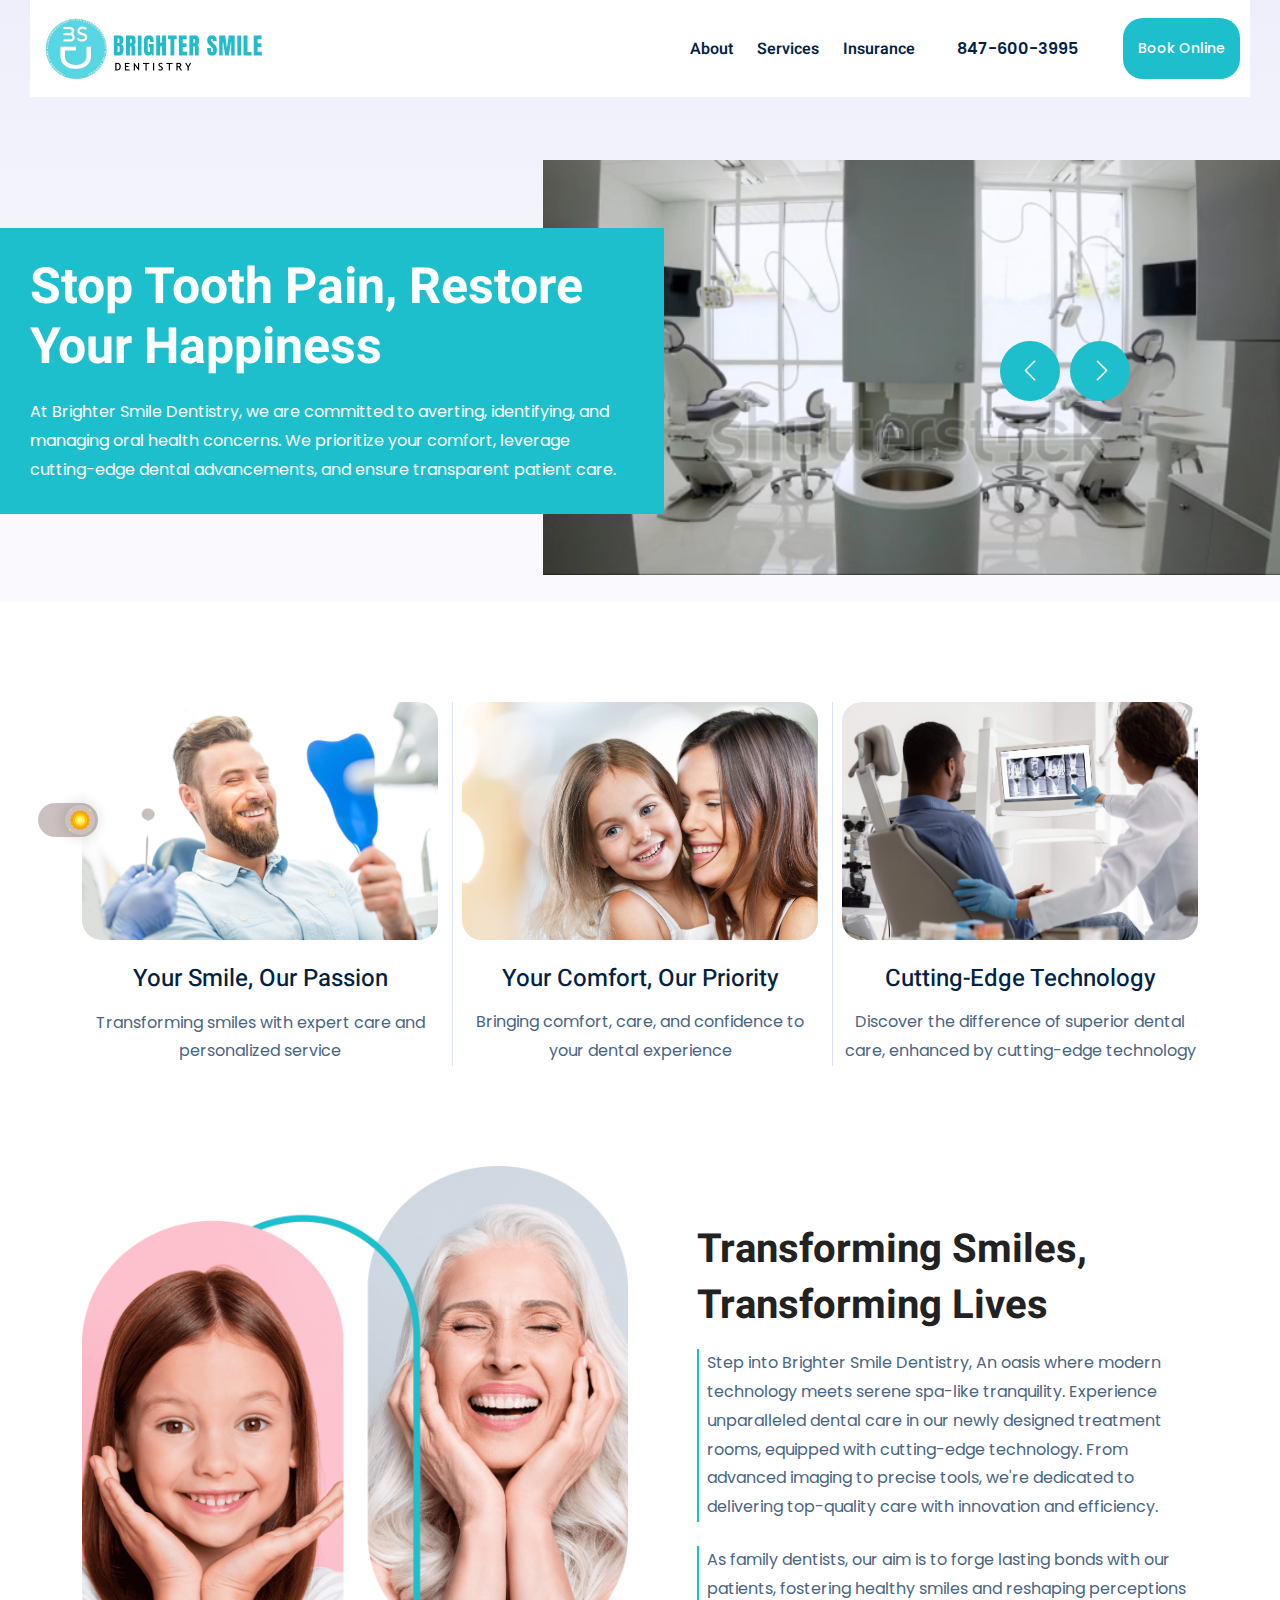
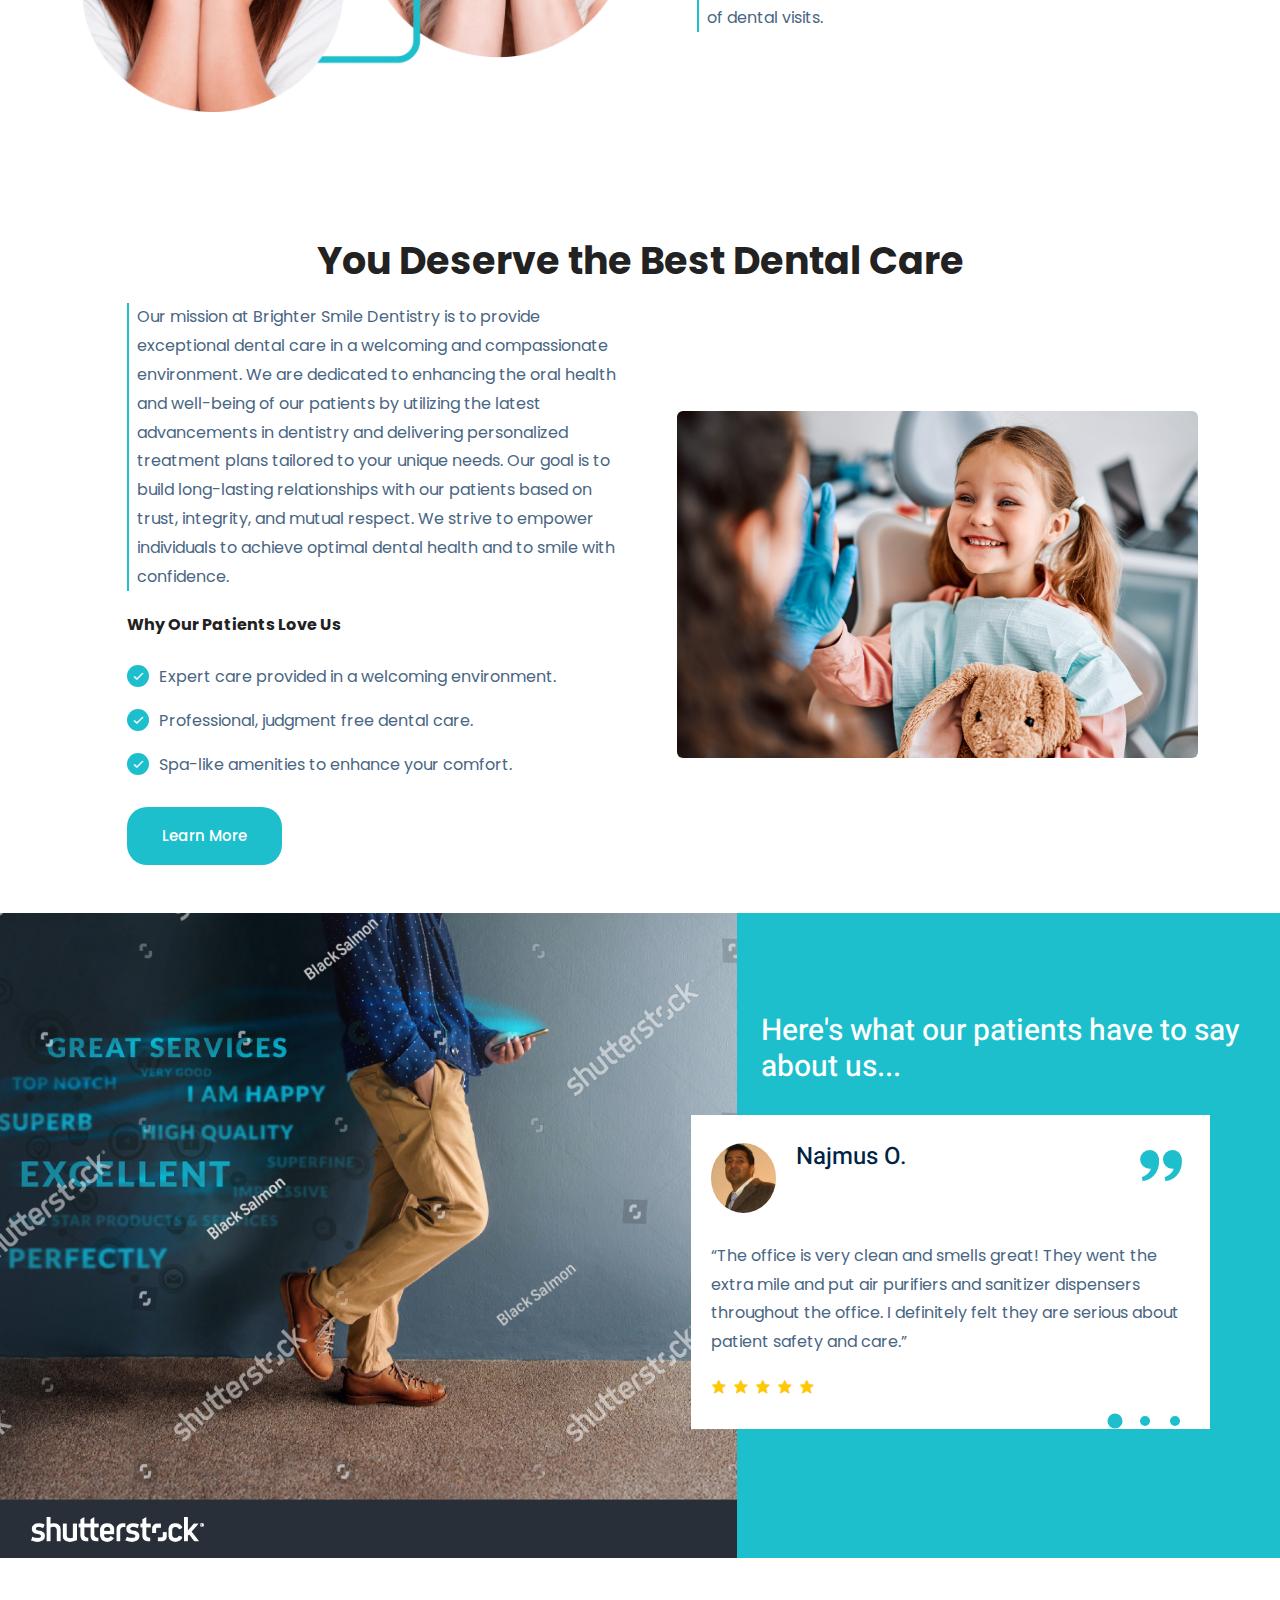
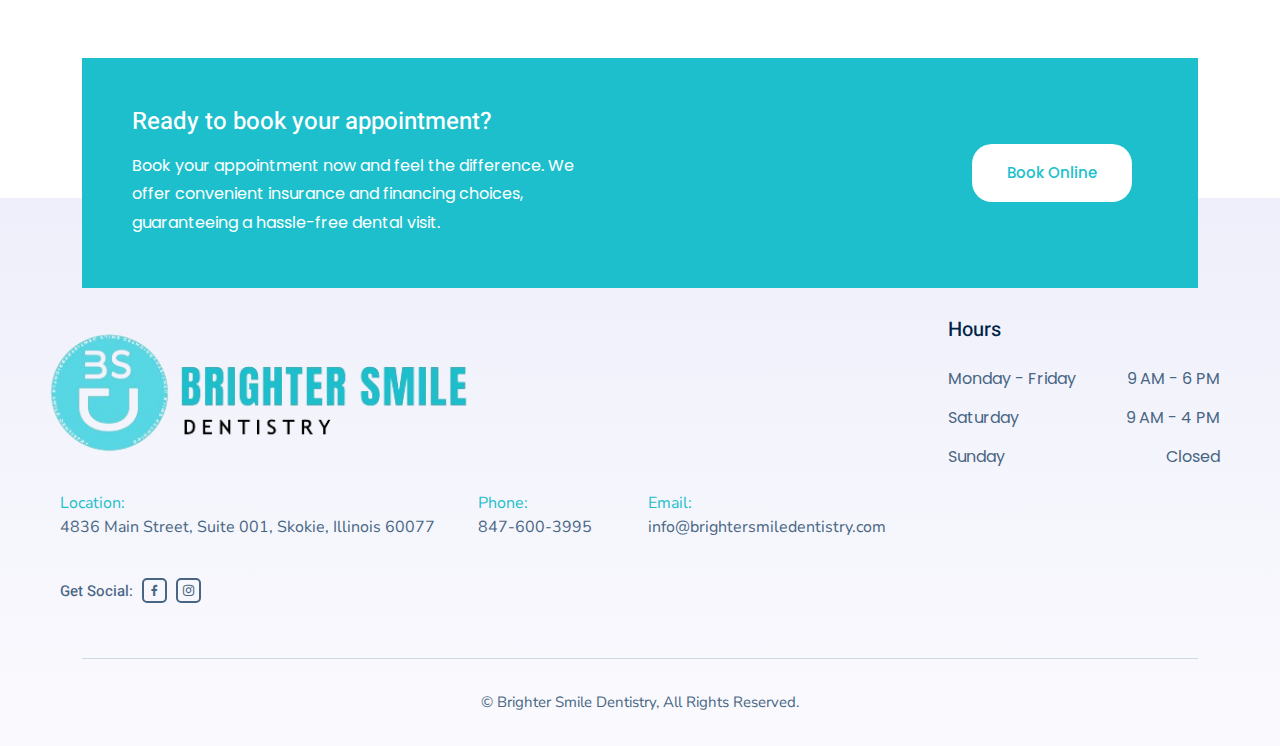
==== commit aeb896ef: "Maaz" ====
--- a/index.html
+++ b/index.html
@@ -427,7 +427,7 @@
                                 </div>
                                 <div class="eye-care-review-card">
                                     <div class="review-info">
-                                        <img src="assets/images/review/magali_c2.jpg" class="rounded-circle" alt="image">
+                                        <img src="assets/images/review/magali_c2.JPG" class="rounded-circle" alt="image">
                                         <h3>Magali C.</h3>
                                         <!-- <span>Manager</span> -->
                                     </div>
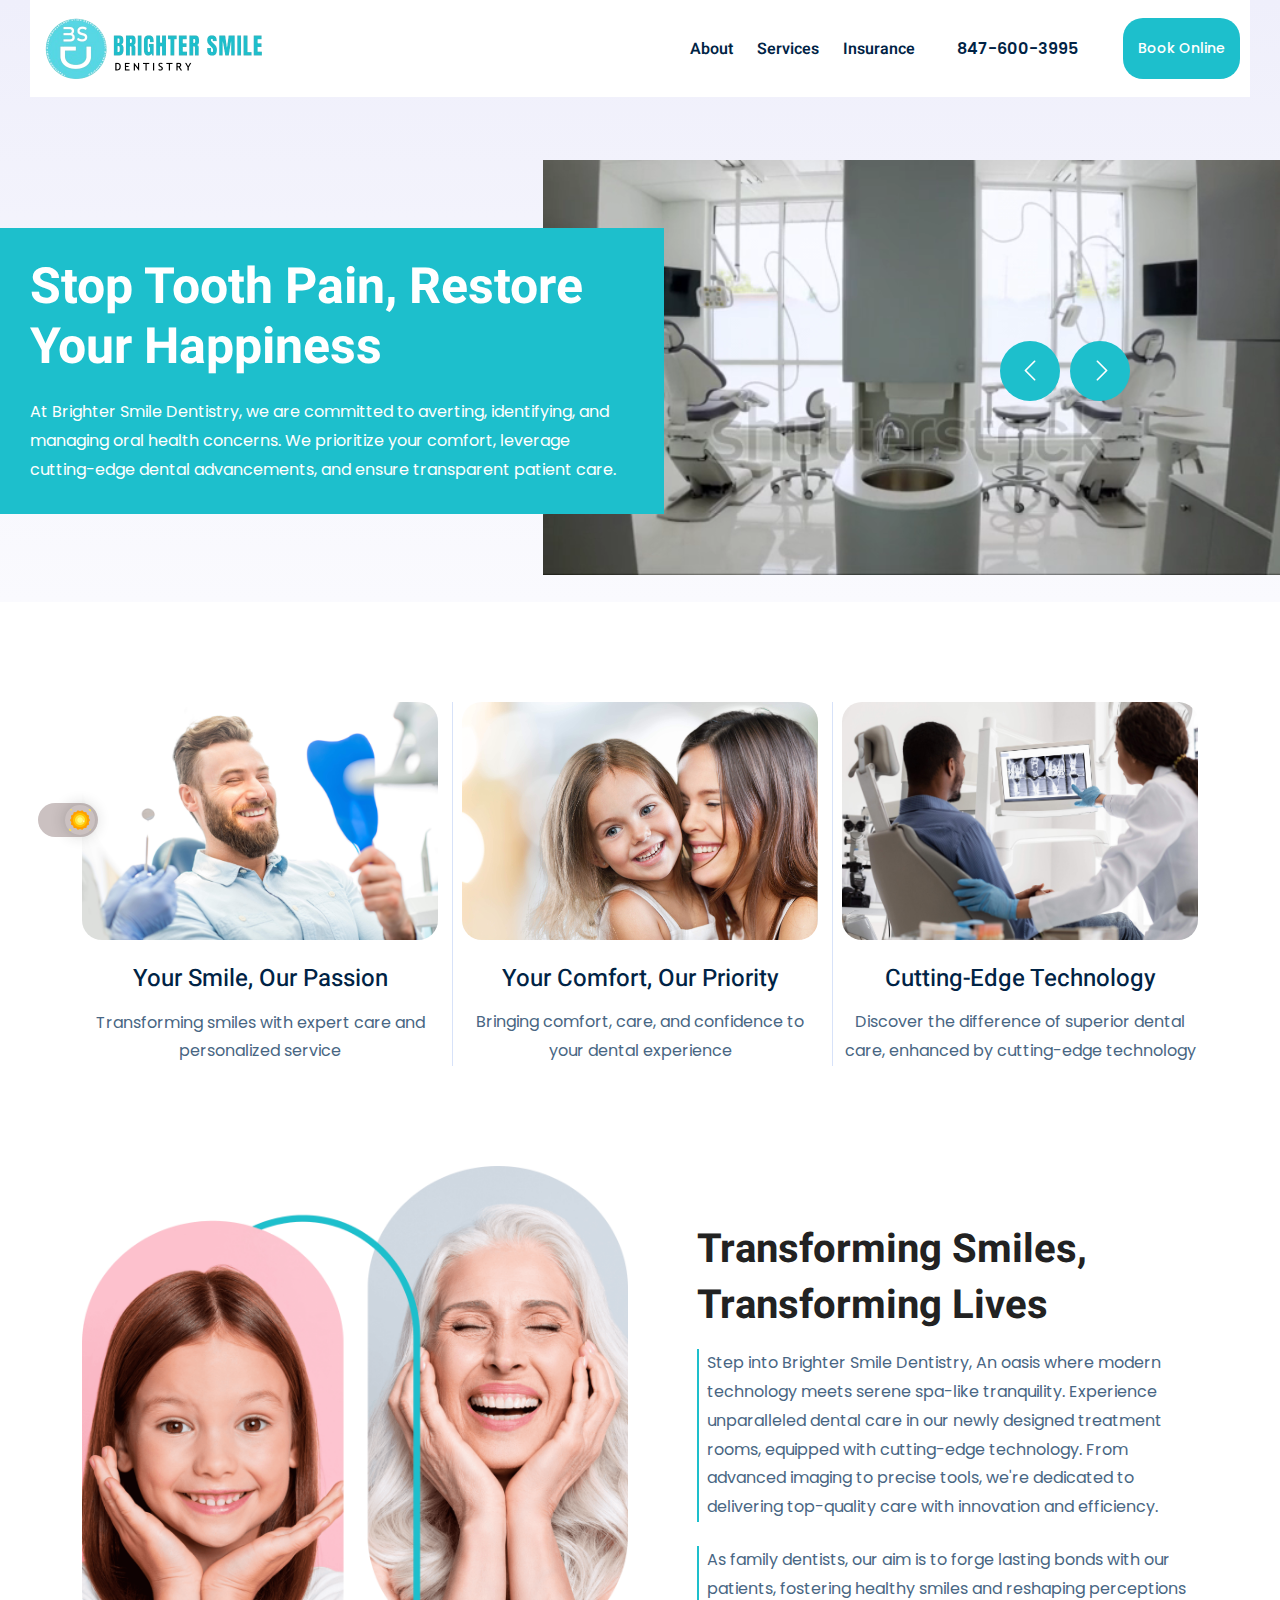
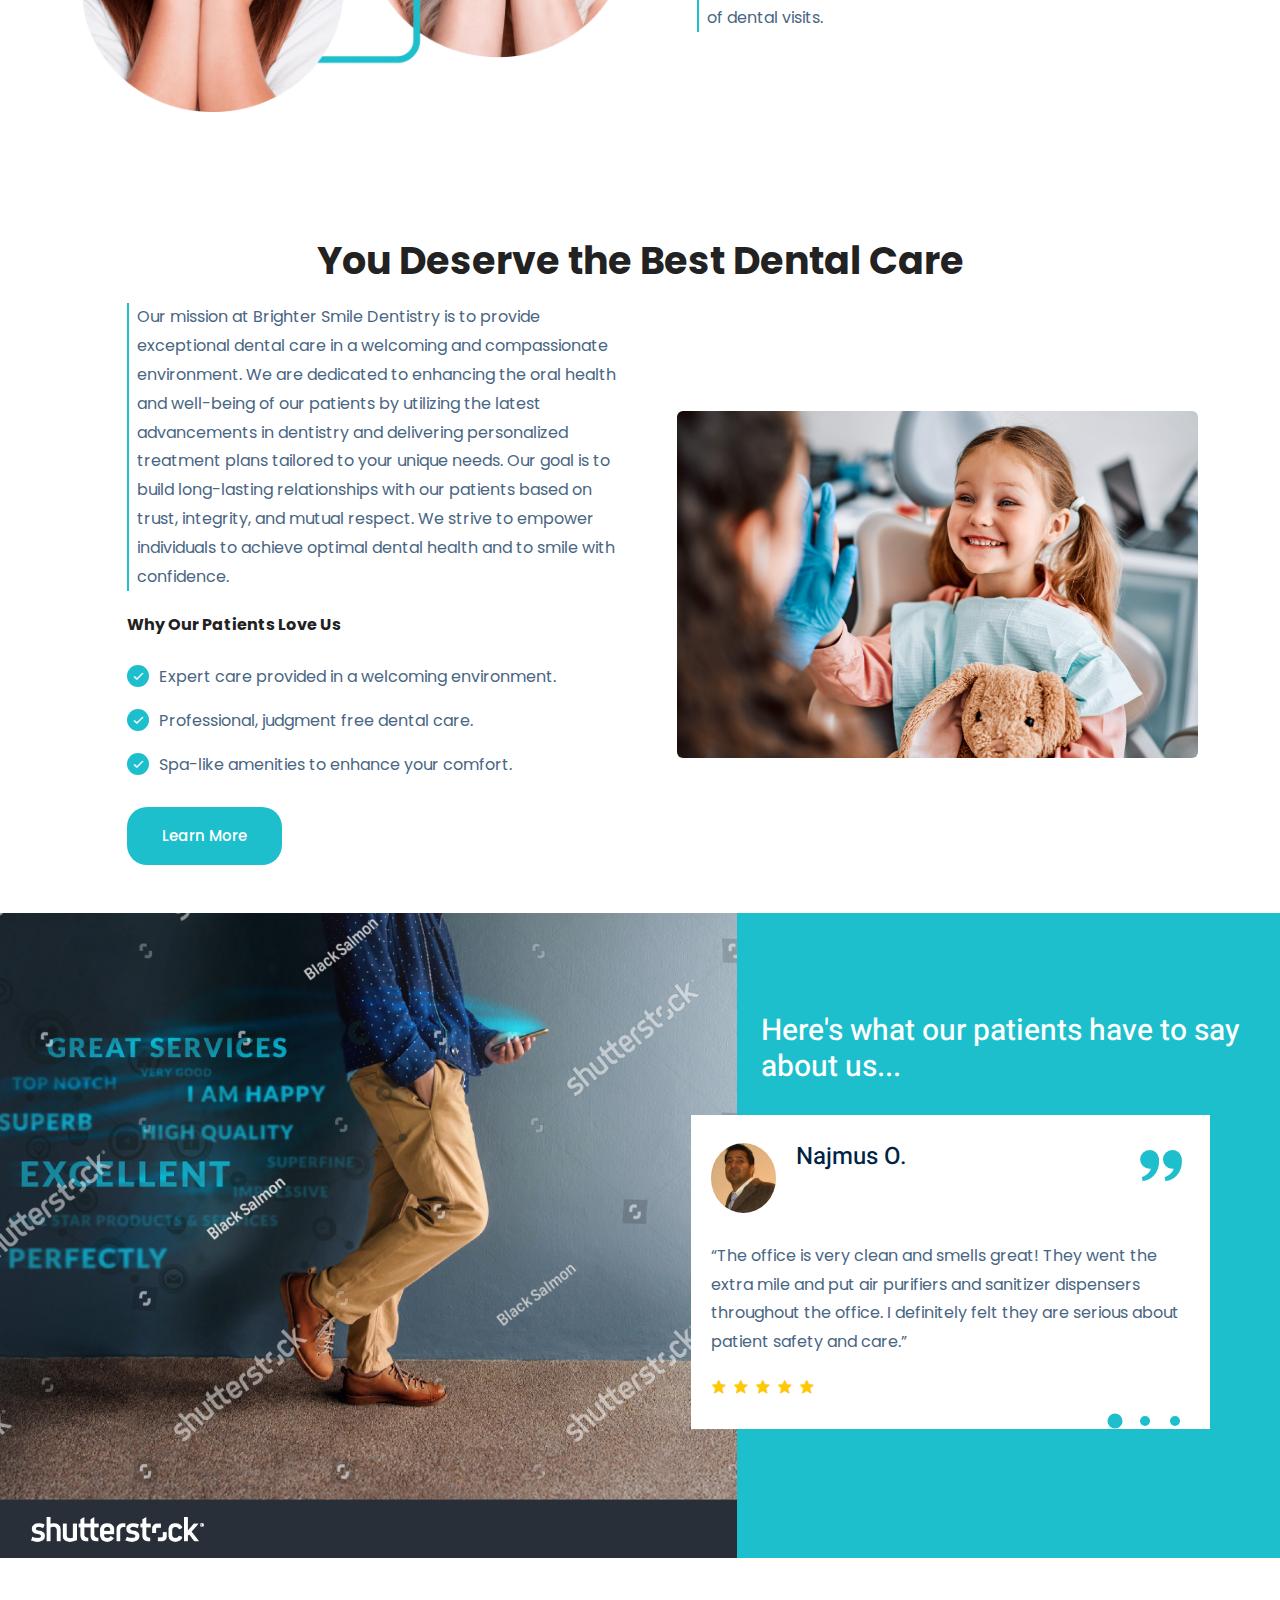
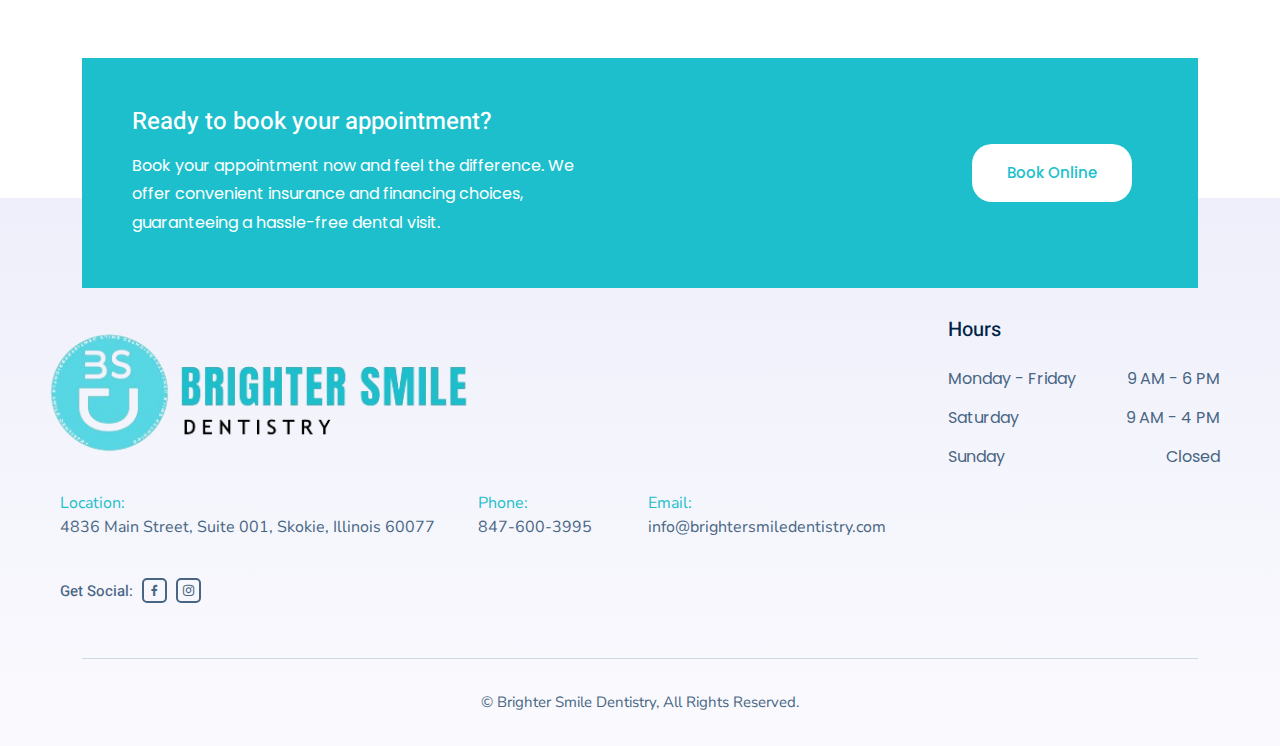
==== commit e89db65f: "Maaz Video and Footer Fix" ====
--- a/index.html
+++ b/index.html
@@ -164,7 +164,7 @@
                         <div class="col-lg-7 col-md-12">
                             <div class="eye-care-banner-image">
                                 <div class="video-wrap">
-                                    <video autoplay muted>
+                                    <video autoplay muted playsinline>
                                         <source src="assets/videos/hero-vieo-1.mp4" type="video/mp4">
                                     </video>
                                 </div>
@@ -185,7 +185,7 @@
                         <div class="col-lg-7 col-md-12">
                             <div class="eye-care-banner-image">
                                 <div class="video-wrap">
-                                    <video autoplay muted>
+                                    <video autoplay muted playsinline>
                                         <source src="assets/videos/hero-video-2.mp4" type="video/mp4">
                                     </video>
                                 </div>
@@ -506,7 +506,7 @@
                                     <img src="assets/images/logodark.png" class="img-fluid dark-logo" style="margin-left:-20px;" alt="">
                                 </a>
                             </h2>
-                            <ul class="info-list d-flex">
+                            <ul class="info-list d-lg-flex">
                                 <li class="mr-3"><span>Location: </span><a href="https://maps.app.goo.gl/yT8uSioahHPisZun9">4836 Main Street, Suite 001, Skokie, Illinois 60077</a></li>
                                 <li class="mr-3"><span>Phone: </span> <a href="tel:+18476003995">847-600-3995</a></li>
                                 <li class="mr-3"><span>Email: </span> <a href="mailto:info@brightersmiledentistry.com">info@brightersmiledentistry.com</a></li>
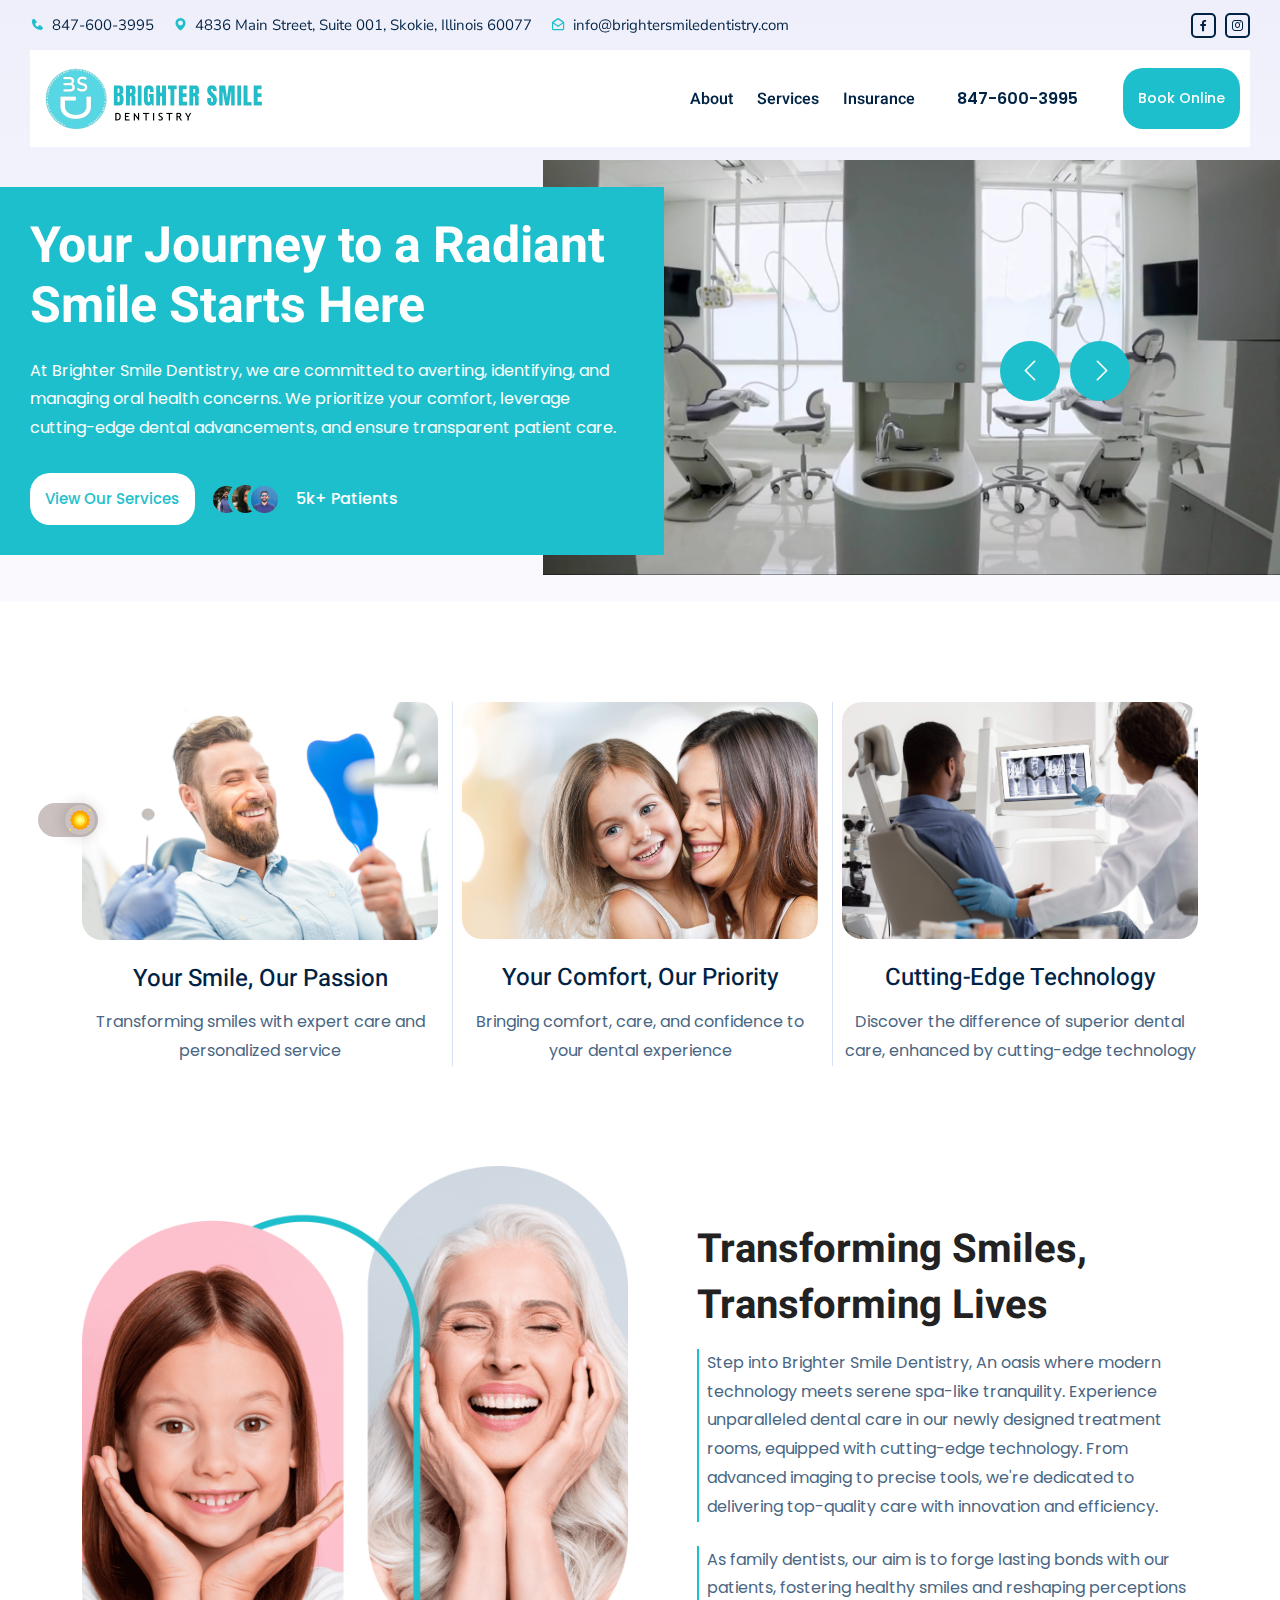
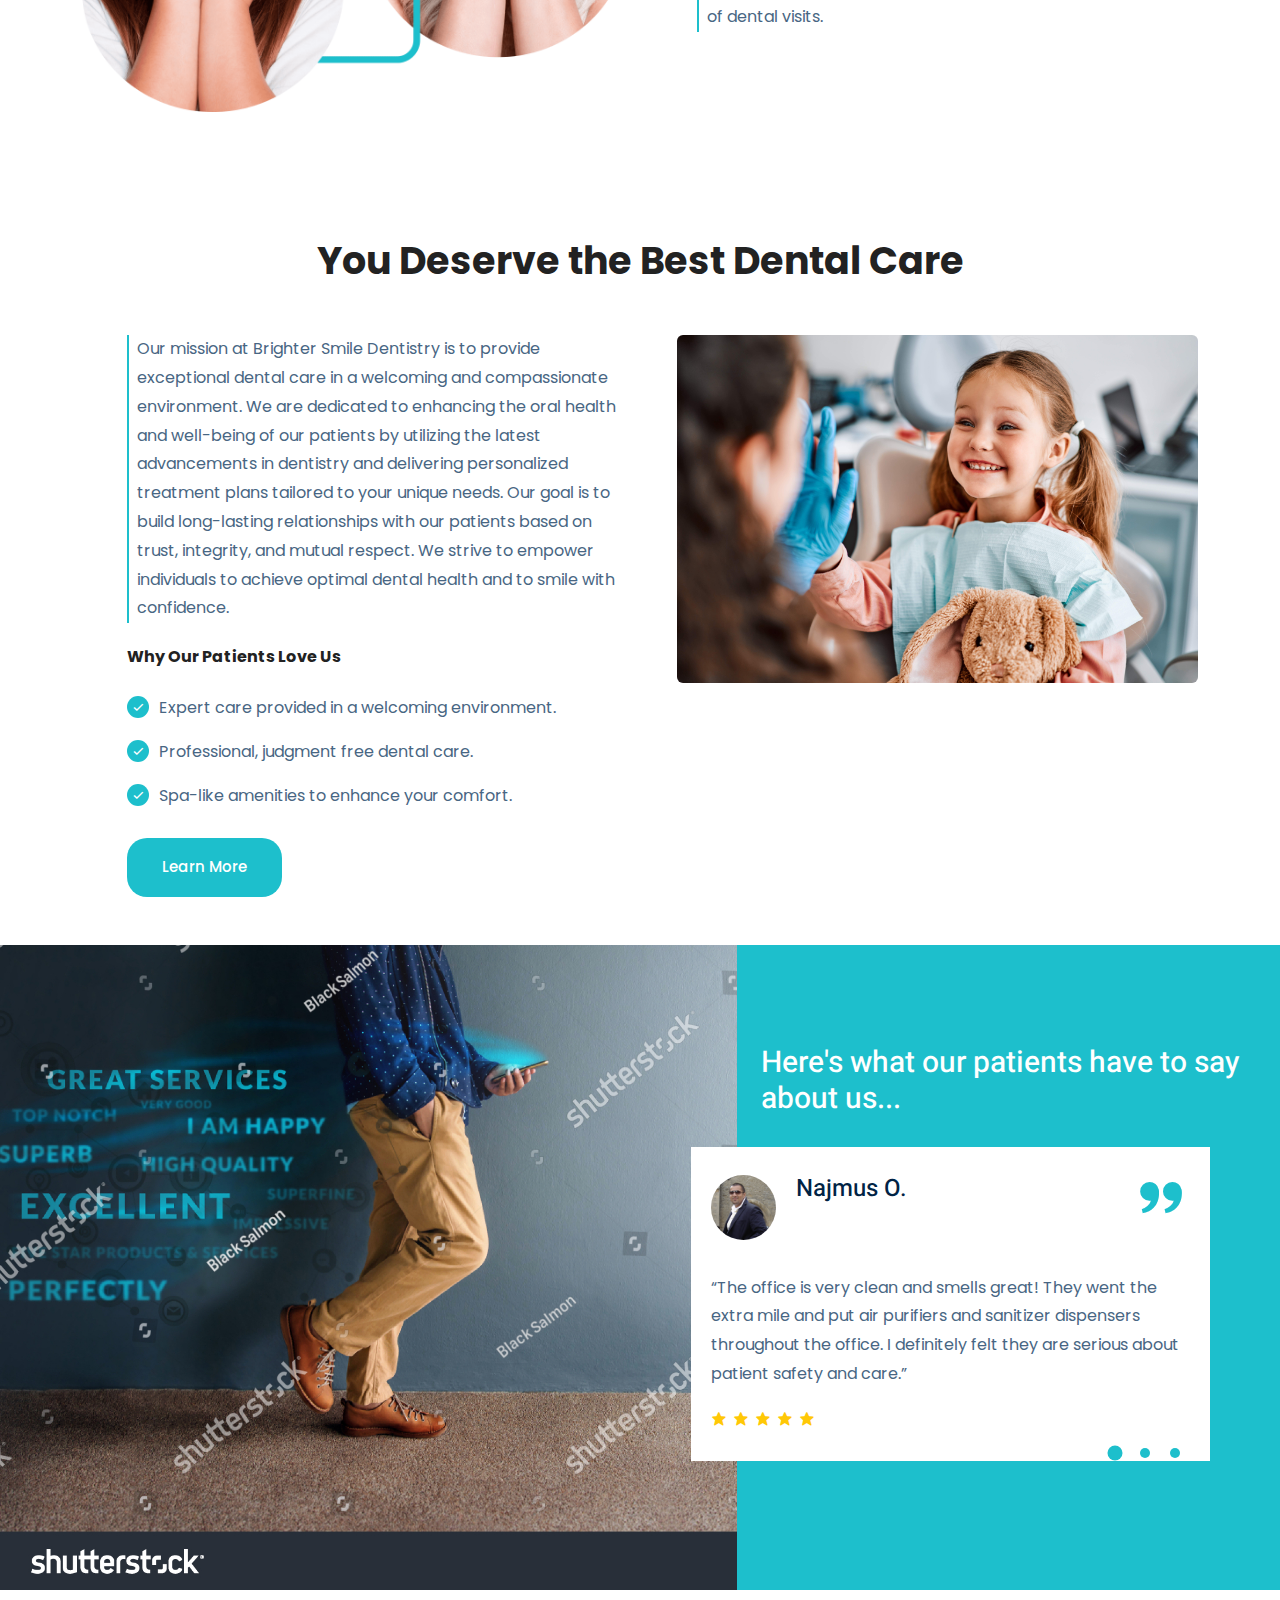
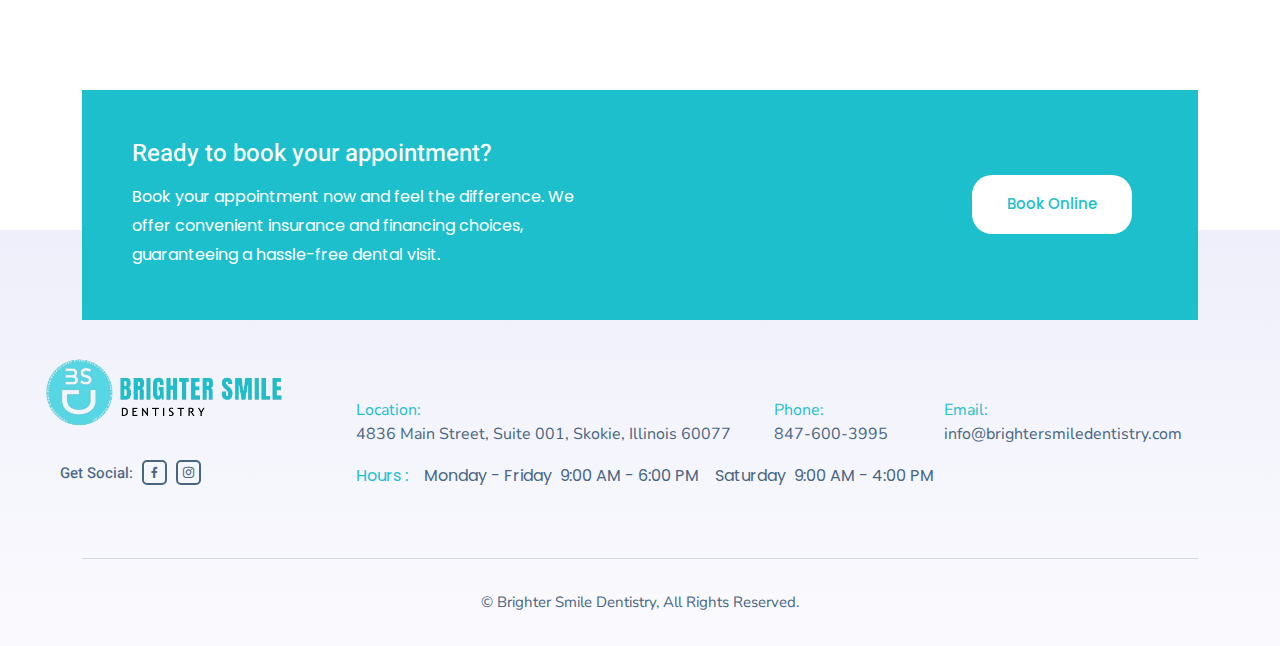
==== commit fa2de234: "Maaz Update" ====
--- a/index.html
+++ b/index.html
@@ -51,6 +51,53 @@
         <!-- Start Header Area -->
         <header class="header-area grin-care-header">
 
+            <!-- Start Top Area -->
+            <div class="top-area">
+                <div class="container-fluid">
+                    <div class="row align-items-center">
+                        <div class="col-lg-8 col-md-12">
+                            <ul class="top-information-wrap">
+                                <li>
+                                    <i class='bx bxs-phone'></i>
+                                    <a href="tel:+18476003995">847-600-3995</a>
+                                </li>
+
+                                <li>
+                                    <i class='bx bxs-map'></i>
+                                   <a href="https://maps.app.goo.gl/yT8uSioahHPisZun9">4836 Main Street, Suite 001, Skokie, Illinois 60077</a> 
+                                </li>
+
+                                <li>
+                                    <i class='bx bx-envelope-open'></i>
+                                    <a href="mailto:info@brightersmiledentistry.com">info@brightersmiledentistry.com</a>
+                                </li>
+                            </ul>
+                        </div>
+
+                        <div class="col-lg-4 col-md-12">
+                            <ul class="top-optional-wrap">
+                                <li>
+                                    <a href="https://www.facebook.com/profile.php?id=61557639181095" target="_blank">
+                                        <i class='bx bxl-facebook'></i>
+                                    </a>
+                                </li>
+                                <!-- <li>
+                                    <a href="https://twitter.com/Brightersmiled" target="_blank">
+                                        <i class='bx bxl-twitter'></i>
+                                    </a>
+                                </li> -->
+                                <li>
+                                    <a href="https://www.instagram.com/p/C4ZC3LhOE4w/?igsh=MTQwaDM3azdreWJh" target="_blank">
+                                        <i class='bx bxl-instagram'></i>
+                                    </a>
+                                </li>
+                            </ul>
+                        </div>
+                    </div>
+                </div>
+            </div>
+            <!-- End Top Area -->
+
             <!-- Start Navbar Area --> 
             <div class="navbar-area grin-care-navbar">
                 <div class="main-responsive-nav">
@@ -154,10 +201,19 @@
                     <div class="row align-items-center">
                         <div class="col-lg-5 col-md-12">
                             <div class="eye-care-banner-content">
-                                <h1 class="wow animate__animated animate__fadeInLeft" data-wow-delay="0.5s">Stop Tooth Pain, Restore Your Happiness</h1>
+                                <h1 class="wow animate__animated animate__fadeInLeft" data-wow-delay="0.5s">Your Journey to a Radiant Smile Starts Here</h1>
                                 <p class="wow animate__animated animate__fadeInLeft" data-wow-delay="0.5s">At Brighter Smile Dentistry, we are committed to averting, identifying, and managing oral health
                                     concerns. We prioritize your comfort, leverage cutting-edge dental advancements, and ensure
                                     transparent patient care.</p>
+                                    <ul class="banner-btn-with-info wow animate__animated animate__fadeInDown" data-wow-delay="0.5s">
+                                        <li class="banner-btn">
+                                            <a href="services.html" class="default-btn">View Our Services</a>
+                                        </li>
+                                        <li><img src="assets/images/review/seth_m.JPG" class="rounded-circle" alt="image"></li>
+                                        <li><img src="assets/images/review/kassandra_g.JPG" class="rounded-circle" alt="image"></li>
+                                        <li><img src="assets/images/review/karan_s.JPG" class="rounded-circle" alt="image"></li>
+                                        <li class="title">5k+ Patients</li>
+                                    </ul>
                             </div>
                         </div>
     
@@ -165,7 +221,7 @@
                             <div class="eye-care-banner-image">
                                 <div class="video-wrap">
                                     <video autoplay muted playsinline>
-                                        <source src="assets/videos/hero-vieo-1.mp4" type="video/mp4">
+                                        <source src="assets/videos/hero-video-1.mp4" type="video/mp4">
                                     </video>
                                 </div>
                             </div>
@@ -176,9 +232,18 @@
                     <div class="row align-items-center">
                         <div class="col-lg-5 col-md-12">
                             <div class="eye-care-banner-content">
-                                <h1 class="wow animate__animated animate__fadeInLeft" data-wow-delay="0.5s">Your Journey to a Radiant Smile Starts Here</h1>
-                                <p class="wow animate__animated animate__fadeInLeft" data-wow-delay="0.5s">At Brighter Smile Dentistry , you'll encounter inclusive and compassionate dental services that
-                                    are unparalleled and cost-effective</p>
+                                <h1 class="wow animate__animated animate__fadeInLeft" data-wow-delay="0.5s">Stop Tooth Pain, Restore Your Happiness</h1>
+                                    <p class="wow animate__animated animate__fadeInLeft" data-wow-delay="0.5s">At Brighter Smile Dentistry , you'll encounter inclusive and compassionate dental services that
+                                        are unparalleled and cost-effective</p>
+                                    <ul class="banner-btn-with-info wow animate__animated animate__fadeInDown" data-wow-delay="0.5s">
+                                        <li class="banner-btn">
+                                            <a href="services.html" class="default-btn">View Our Services</a>
+                                        </li>
+                                        <li><img src="assets/images/review/seth_m.JPG" class="rounded-circle" alt="image"></li>
+                                        <li><img src="assets/images/review/kassandra_g.JPG" class="rounded-circle" alt="image"></li>
+                                        <li><img src="assets/images/review/karan_s.JPG" class="rounded-circle" alt="image"></li>
+                                        <li class="title">5k+ Patients</li>
+                                    </ul>
                             </div>
                         </div>
     
@@ -357,11 +422,11 @@
         <!-- Start Eye Care Solutions Area -->
         <div class="eye-care-solutions-area mb-5">
             <div class="container">
-                <div class="section-title mt-0 mb-3">
+                <div class="section-title mt-0 mb-5">
                     <h2>You Deserve the Best Dental Care</h2>
                 </div>
 
-                <div class="row align-items-center">
+                <div class="row">
                     <div class="col-lg-6 col-md-12">
                         <div class="eye-care-about-content">
                             
@@ -409,7 +474,7 @@
                             <div class="eye-care-review-slides owl-carousel owl-theme">
                                 <div class="eye-care-review-card">
                                     <div class="review-info">
-                                        <img src="assets/images/review/najmus_o.jpg" class="rounded-circle"  alt="image">
+                                        <img src="assets/images/review/najmus_o.PNG" class="rounded-circle"  alt="image">
                                         <h3>Najmus O.</h3>
                                         <!-- <span>Review By Google</span> -->
                                     </div>
@@ -498,7 +563,7 @@
         <div class="eye-care-footer-area">
             <div class="container-fluid">
                 <div class="row px-5">
-                    <div class="col-lg-9 col-sm-12">
+                    <div class="col-lg-3 col-sm-12">
                         <div class="eye-care-footer-widget">
                             <h2>
                                 <a href="index.html">
@@ -506,47 +571,50 @@
                                     <img src="assets/images/logodark.png" class="img-fluid dark-logo" style="margin-left:-20px;" alt="">
                                 </a>
                             </h2>
+                            
+                            <ul class="share-link mt-0">
+                                <li>
+                                    <span>Get Social:</span>
+                                </li>
+                                <li>
+                                    <a href="https://www.facebook.com/profile.php?id=61557639181095" target="_blank"><i class='bx bxl-facebook'></i></a>
+                                </li>
+                                <!-- <li>
+                                    <a href="https://twitter.com/Brightersmiled" target="_blank"><i class='bx bxl-twitter'></i></a>
+                                </li> -->
+                                <!-- <li>
+                                    <a href="https://www.linkedin.com/" target="_blank"><i class='bx bxl-linkedin'></i></a>
+                                </li> -->
+                                <li>
+                                    <a href="https://www.instagram.com/p/C4ZC3LhOE4w/?igsh=MTQwaDM3azdreWJh" target="_blank"><i class='bx bxl-instagram'></i></a>
+                                </li>
+                            </ul>
+                        </div>
+                    </div>
+                    <div class="col-lg-9 col-sm-12 mt-5">
+                        <div class="eye-care-footer-widget">
                             <ul class="info-list d-lg-flex">
                                 <li class="mr-3"><span>Location: </span><a href="https://maps.app.goo.gl/yT8uSioahHPisZun9">4836 Main Street, Suite 001, Skokie, Illinois 60077</a></li>
                                 <li class="mr-3"><span>Phone: </span> <a href="tel:+18476003995">847-600-3995</a></li>
                                 <li class="mr-3"><span>Email: </span> <a href="mailto:info@brightersmiledentistry.com">info@brightersmiledentistry.com</a></li>
                             </ul>
-                            <ul class="share-link">
-                                <li>
-                                    <span>Get Social:</span>
-                                </li>
-                                <li>
-                                    <a href="https://www.facebook.com/profile.php?id=61557639181095" target="_blank"><i class='bx bxl-facebook'></i></a>
-                                </li>
-                                <!-- <li>
-                                    <a href="https://twitter.com/?lang=en" target="_blank"><i class='bx bxl-twitter'></i></a>
+                            <h6 class="d-lg-none d-md-block primary-color mt-3">Hours</h6>
+                            <ul class="hours-list d-lg-flex">
+                                <li class="d-none d-lg-block d-flex justify-content-between align-items-center me-3">
+                                    <span class="primary-color" style="color: #1DBFCC;">Hours :</span>
+                                </li>
+                                <li class="d-flex justify-content-between align-items-center me-3">
+                                    <span class="me-2">Monday - Friday</span>
+                                    <span>9:00 AM - 6:00 PM</span>
+                                </li>
+                                <li class="d-flex justify-content-between align-items-center me-3">
+                                    <span class="me-2">Saturday</span>
+                                    <span>9:00 AM - 4:00 PM</span>
+                                </li>
+                                <!-- <li class="d-flex justify-content-between align-items-center me-3">
+                                    <span class="me-2">Sunday</span>
+                                    <span>Closed</span>
                                 </li> -->
-                                <!-- <li>
-                                    <a href="https://www.linkedin.com/" target="_blank"><i class='bx bxl-linkedin'></i></a>
-                                </li> -->
-                                <li>
-                                    <a href="https://www.instagram.com/" target="_blank"><i class='bx bxl-instagram'></i></a>
-                                </li>
-                            </ul>
-                        </div>
-                    </div>
-                    <div class="col-lg-3 col-sm-12">
-                        <div class="eye-care-footer-widget">
-                            <h3>Hours</h3>
-                            
-                            <ul class="hours-list">
-                                <li class="d-flex justify-content-between align-items-center">
-                                    <span>Monday - Friday</span>
-                                    <span>9 AM - 6 PM</span>
-                                </li>
-                                <li class="d-flex justify-content-between align-items-center">
-                                    <span>Saturday</span>
-                                    <span>9 AM - 4 PM</span>
-                                </li>
-                                <li class="d-flex justify-content-between align-items-center">
-                                    <span>Sunday</span>
-                                    <span>Closed</span>
-                                </li>
                             </ul>
                         </div>
                     </div>
--- a/assets/css/style.css
+++ b/assets/css/style.css
@@ -2597,8 +2597,8 @@
   background-size:cover;
 }
 .about-banner{
-  background-image: url('../images/banners/aboutus_banner.jpg');
-  background-position: center;
+  background-image: url('../images/banners/about_banner.jpg');
+  background-position: top;
   background-repeat: no-repeat;
   background-size:cover;
 }
@@ -6668,10 +6668,13 @@
   margin-right: 10px;
 }
 .eye-care-banner-content .banner-btn-with-info li.banner-btn .default-btn {
+  background-color: white;
+  color: #1DBFCC;
+}
+.eye-care-banner-content .banner-btn-with-info li.banner-btn .default-btn:hover {
   background-color: #1DBFCC;
-}
-.eye-care-banner-content .banner-btn-with-info li.banner-btn .default-btn:hover {
-  background-color: #06a3da;
+  color:white;
+  border:3px solid white;
 }
 .eye-care-banner-content .banner-btn-with-info li.title {
   margin-left: 30px;
@@ -7619,8 +7622,8 @@
   list-style-type: none;
   margin-bottom: 15px;
 }
-.eye-care-footer-widget .hours-list li:last-child {
-  margin-bottom: 0;
+.eye-care-footer-widget .hours-list li:first-child {
+  color: #1DBFCC;
 }
 .eye-care-footer-widget .hours-list li span {
   color: #486683;
--- a/assets/css/responsive.css
+++ b/assets/css/responsive.css
@@ -701,7 +701,7 @@
     margin-top: 25px;
   }
   .eye-care-banner-area {
-    padding-top: 150px;
+    padding-top: 275px;
   }
   .eye-care-banner-area .container-fluid {
     padding-right: var(--bs-gutter-x, 0.75rem);
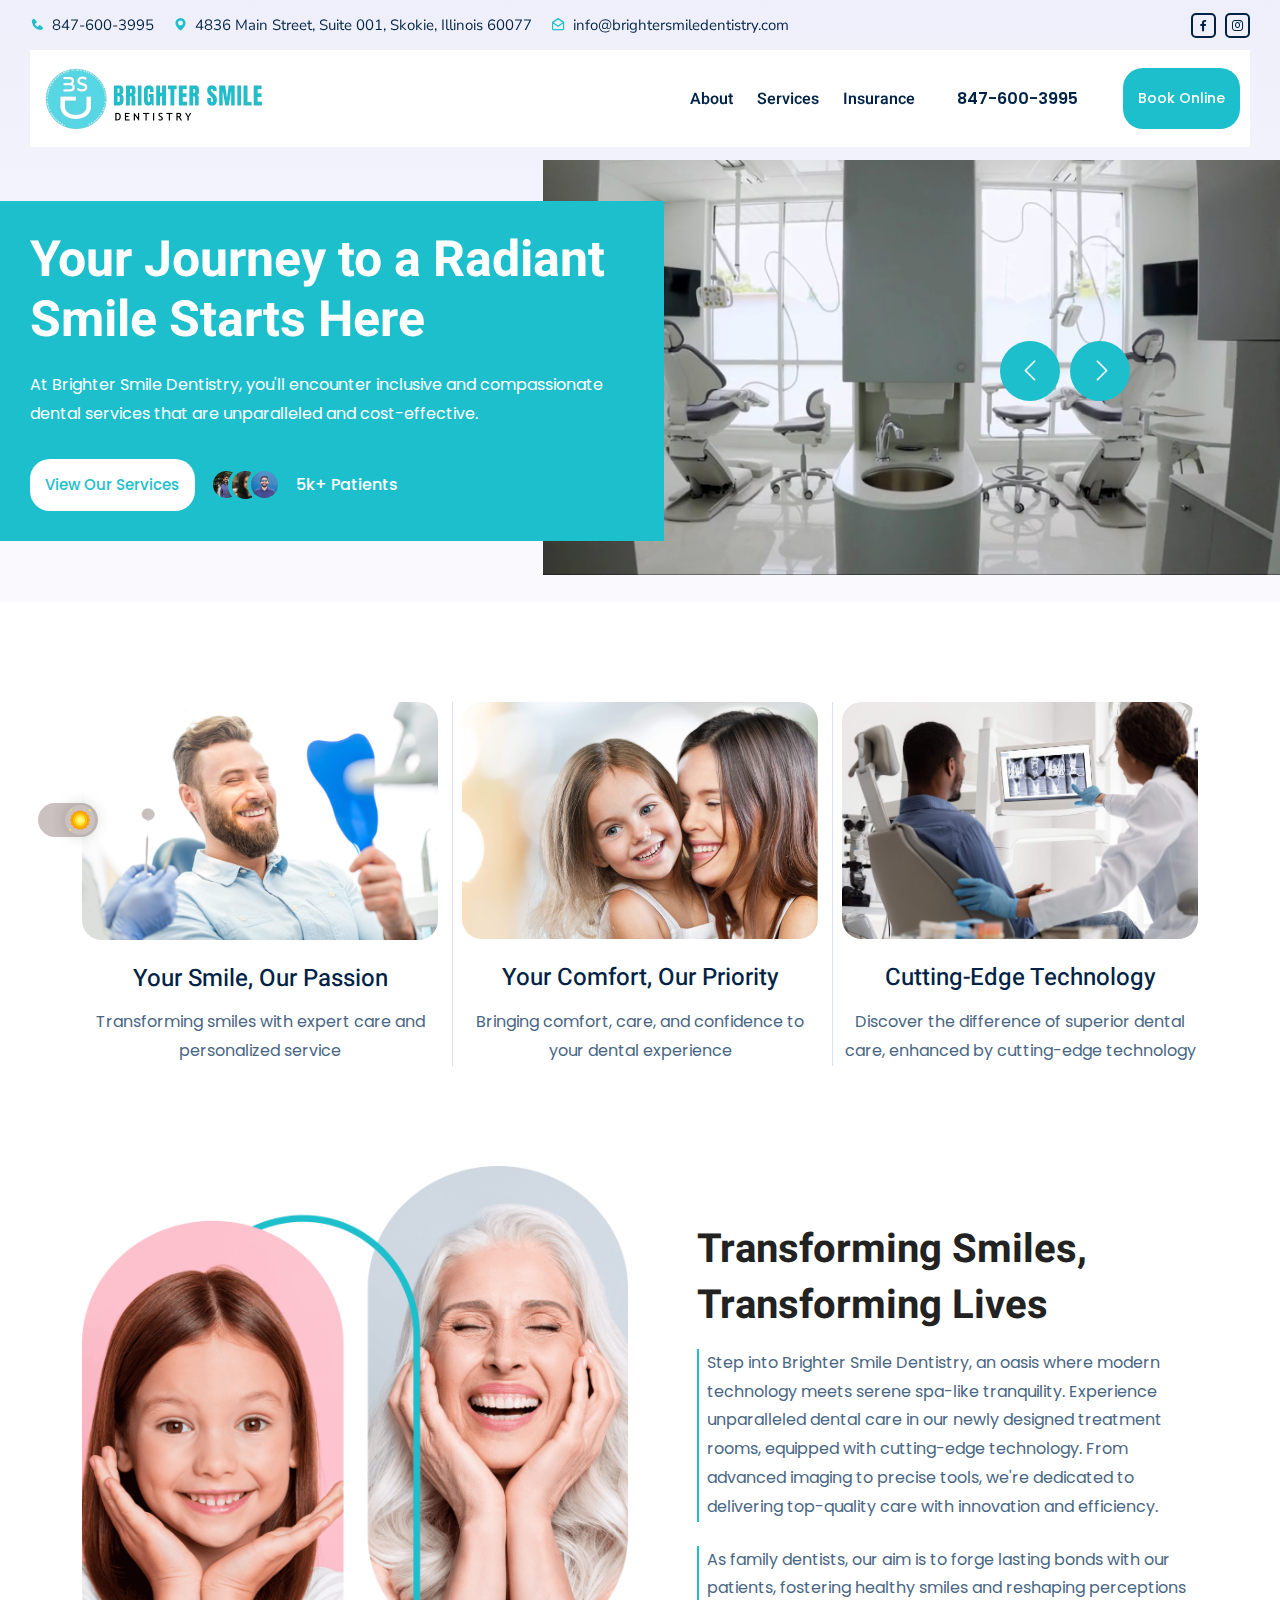
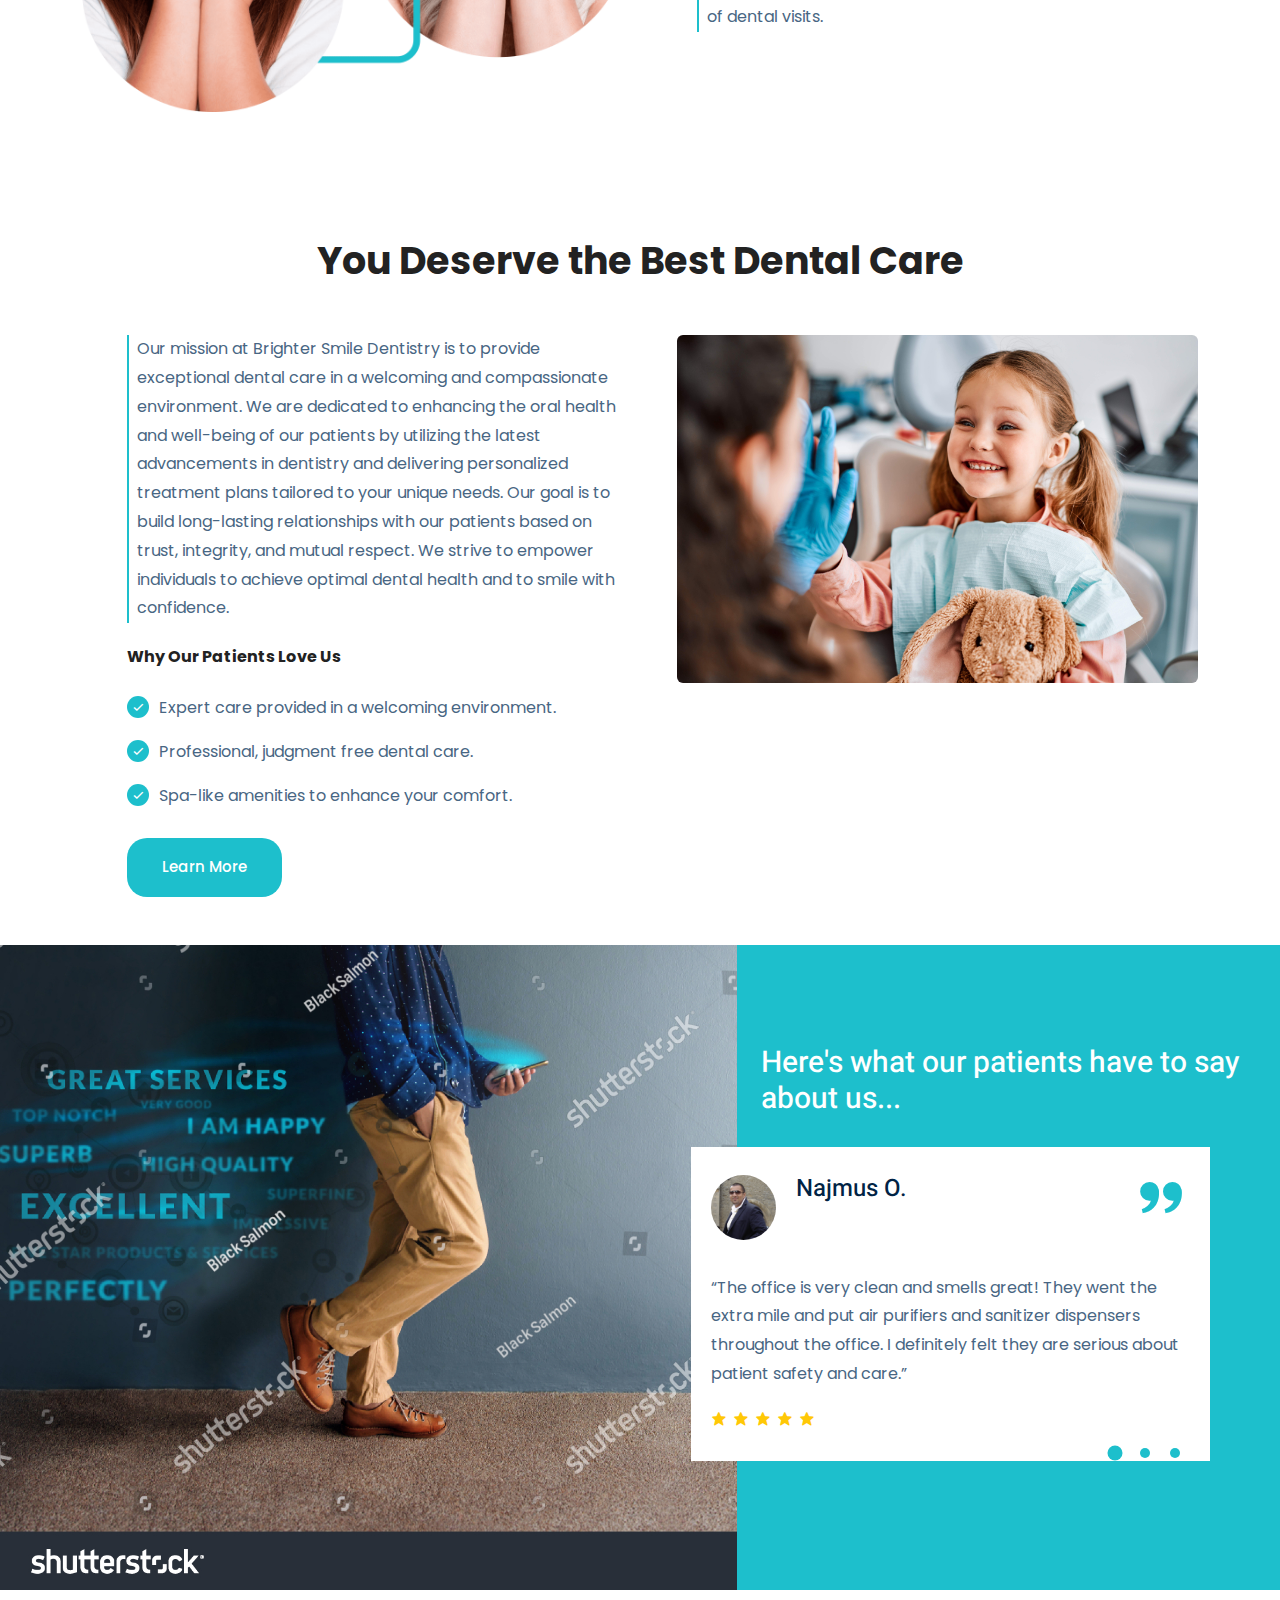
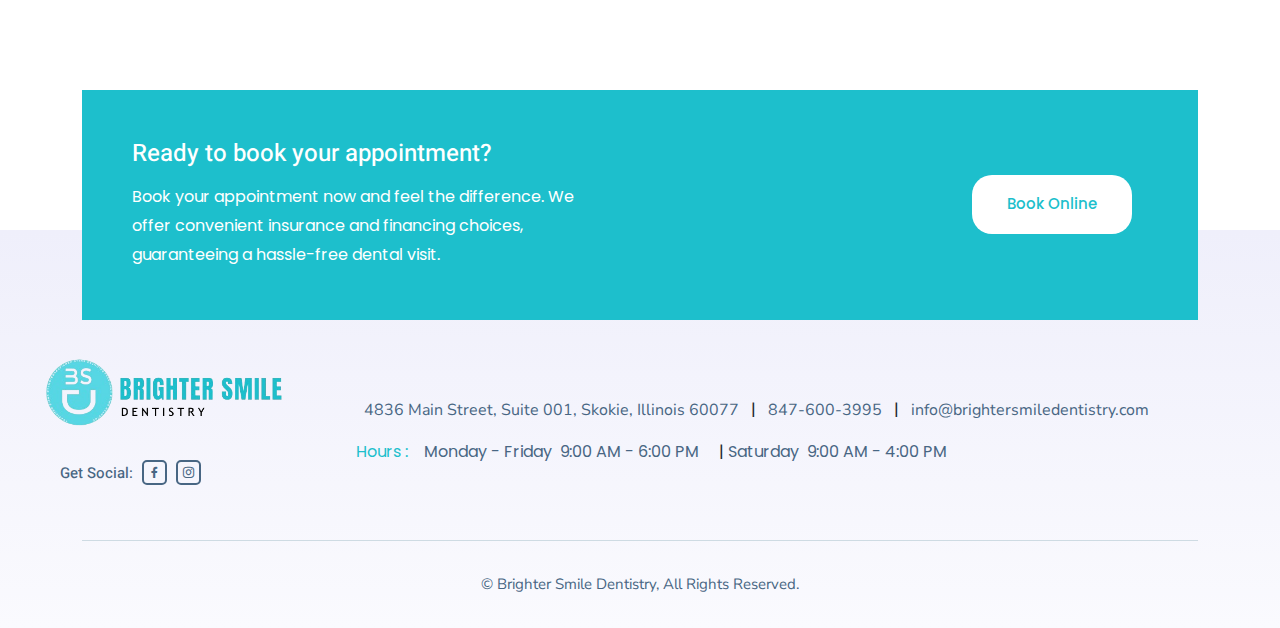
==== commit 06712041: "Maaz" ====
--- a/index.html
+++ b/index.html
@@ -202,9 +202,8 @@
                         <div class="col-lg-5 col-md-12">
                             <div class="eye-care-banner-content">
                                 <h1 class="wow animate__animated animate__fadeInLeft" data-wow-delay="0.5s">Your Journey to a Radiant Smile Starts Here</h1>
-                                <p class="wow animate__animated animate__fadeInLeft" data-wow-delay="0.5s">At Brighter Smile Dentistry, we are committed to averting, identifying, and managing oral health
-                                    concerns. We prioritize your comfort, leverage cutting-edge dental advancements, and ensure
-                                    transparent patient care.</p>
+                                <p class="wow animate__animated animate__fadeInLeft" data-wow-delay="0.5s">At Brighter Smile Dentistry, you'll encounter inclusive and compassionate dental services that
+                                    are unparalleled and cost-effective.</p>
                                     <ul class="banner-btn-with-info wow animate__animated animate__fadeInDown" data-wow-delay="0.5s">
                                         <li class="banner-btn">
                                             <a href="services.html" class="default-btn">View Our Services</a>
@@ -233,8 +232,9 @@
                         <div class="col-lg-5 col-md-12">
                             <div class="eye-care-banner-content">
                                 <h1 class="wow animate__animated animate__fadeInLeft" data-wow-delay="0.5s">Stop Tooth Pain, Restore Your Happiness</h1>
-                                    <p class="wow animate__animated animate__fadeInLeft" data-wow-delay="0.5s">At Brighter Smile Dentistry , you'll encounter inclusive and compassionate dental services that
-                                        are unparalleled and cost-effective</p>
+                                        <p class="wow animate__animated animate__fadeInLeft" data-wow-delay="0.5s">At Brighter Smile Dentistry, we are committed to averting, identifying, and managing oral health
+                                            concerns. We prioritize your comfort, leverage cutting-edge dental advancements, and ensure
+                                            transparent patient care.</p>
                                     <ul class="banner-btn-with-info wow animate__animated animate__fadeInDown" data-wow-delay="0.5s">
                                         <li class="banner-btn">
                                             <a href="services.html" class="default-btn">View Our Services</a>
@@ -324,7 +324,7 @@
                     <div class="col-lg-6 col-md-12">
                         <div class="eye-care-about-content">
                             <h3>Transforming Smiles, Transforming Lives</h3>
-                            <p>Step into Brighter Smile Dentistry, An oasis where modern technology meets serene spa-like tranquility. Experience unparalleled dental care in our newly designed treatment rooms, equipped with cutting-edge technology. From advanced imaging to precise tools, we're dedicated to delivering top-quality care with innovation and efficiency.</p><br>
+                            <p>Step into Brighter Smile Dentistry, an oasis where modern technology meets serene spa-like tranquility. Experience unparalleled dental care in our newly designed treatment rooms, equipped with cutting-edge technology. From advanced imaging to precise tools, we're dedicated to delivering top-quality care with innovation and efficiency.</p><br>
                             <p>As family dentists, our aim is to forge lasting bonds
                                 with our patients, fostering healthy smiles and reshaping perceptions of dental visits.</p><br>
                         </div>
@@ -560,7 +560,7 @@
         <!-- End Newsletter Area -->
 
         <!-- Start Eye Care Footer Area -->
-        <div class="eye-care-footer-area">
+        <div class="eye-care-footer-area d-none d-lg-block">
             <div class="container-fluid">
                 <div class="row px-5">
                     <div class="col-lg-3 col-sm-12">
@@ -594,9 +594,9 @@
                     <div class="col-lg-9 col-sm-12 mt-5">
                         <div class="eye-care-footer-widget">
                             <ul class="info-list d-lg-flex">
-                                <li class="mr-3"><span>Location: </span><a href="https://maps.app.goo.gl/yT8uSioahHPisZun9">4836 Main Street, Suite 001, Skokie, Illinois 60077</a></li>
-                                <li class="mr-3"><span>Phone: </span> <a href="tel:+18476003995">847-600-3995</a></li>
-                                <li class="mr-3"><span>Email: </span> <a href="mailto:info@brightersmiledentistry.com">info@brightersmiledentistry.com</a></li>
+                                <li class="mx-2"><a href="https://maps.app.goo.gl/yT8uSioahHPisZun9">4836 Main Street, Suite 001, Skokie, Illinois 60077</a></li>&nbsp;|&nbsp;
+                                <li class="mx-2"> <a href="tel:+18476003995">847-600-3995</a></li>&nbsp;|&nbsp;
+                                <li class="mx-2"><a href="mailto:info@brightersmiledentistry.com">info@brightersmiledentistry.com</a></li>
                             </ul>
                             <h6 class="d-lg-none d-md-block primary-color mt-3">Hours</h6>
                             <ul class="hours-list d-lg-flex">
@@ -606,7 +606,7 @@
                                 <li class="d-flex justify-content-between align-items-center me-3">
                                     <span class="me-2">Monday - Friday</span>
                                     <span>9:00 AM - 6:00 PM</span>
-                                </li>
+                                </li>&nbsp;|&nbsp;
                                 <li class="d-flex justify-content-between align-items-center me-3">
                                     <span class="me-2">Saturday</span>
                                     <span>9:00 AM - 4:00 PM</span>
@@ -625,6 +625,74 @@
                         <div class="copyright-area-content">
                             <p>
                                 © Brighter Smile Dentistry, All Rights Reserved.
+                            </p>
+                        </div>
+                    </div>
+                </div>
+            </div>
+        </div>
+        <!-- End Eye Care Footer Area -->
+
+        <!-- Start Eye Care Footer Area -->
+        <div class="eye-care-footer-area d-lg-none d-md-block">
+            <div class="container">
+                <div class="row justify-content-center">
+                    <div class="col-lg-6 col-sm-6">
+                        <div class="eye-care-footer-widget">
+                            <h2>
+                                <a href="index.html">
+                                    <img src="assets/images/mylogo.png" class="img-fluid light-logo" style="margin-left:-20px;" alt="">
+                                    <img src="assets/images/logodark.png" class="img-fluid dark-logo" style="margin-left:-20px;" alt="">
+                                </a>
+                            </h2>
+                            <ul class="info-list">
+                                <li class="mr-3"><a href="https://maps.app.goo.gl/yT8uSioahHPisZun9">4836 Main Street, Suite 001, Skokie, Illinois 60077</a></li>
+                                <li class="mr-3"> <a href="tel:+18476003995">847-600-3995</a></li>
+                                <li class="mr-3"><a href="mailto:info@brightersmiledentistry.com">info@brightersmiledentistry.com</a></li>
+                            </ul>
+                            <ul class="share-link">
+                                <li>
+                                    <span>Get Social:</span>
+                                </li>
+                                <li>
+                                    <a href="https://www.facebook.com/profile.php?id=61557639181095" target="_blank"><i class='bx bxl-facebook'></i></a>
+                                </li>
+                                <!-- <li>
+                                    <a href="https://twitter.com/Brightersmiled" target="_blank"><i class='bx bxl-twitter'></i></a>
+                                </li> -->
+                                <!-- <li>
+                                    <a href="https://www.linkedin.com/" target="_blank"><i class='bx bxl-linkedin'></i></a>
+                                </li> -->
+                                <li>
+                                    <a href="https://www.instagram.com/p/C4ZC3LhOE4w/?igsh=MTQwaDM3azdreWJh" target="_blank"><i class='bx bxl-instagram'></i></a>
+                                </li>
+                            </ul>
+                        </div>
+                    </div>
+                    
+                    <div class="col-lg-3 col-sm-6">
+                        <div class="eye-care-footer-widget">
+                            <h3>Hours</h3>
+                            
+                            <ul class="hours-list">
+                                <li class="d-flex justify-content-between align-items-center me-3">
+                                    <span class="">Monday - Friday</span>
+                                    <span>9:00 AM - 6:00 PM</span>
+                                </li>
+                                <li class="d-flex justify-content-between align-items-center me-3">
+                                    <span class="">Saturday</span>
+                                    <span>9:00 AM - 4:00 PM</span>
+                                </li>
+                            </ul>
+                        </div>
+                    </div>
+                </div>
+
+                <div class="eye-care-copyright-area">
+                    <div class="container">
+                        <div class="copyright-area-content">
+                            <p>
+                                © Brighter Smile Dentistry , All Rights Reserved.
                             </p>
                         </div>
                     </div>
